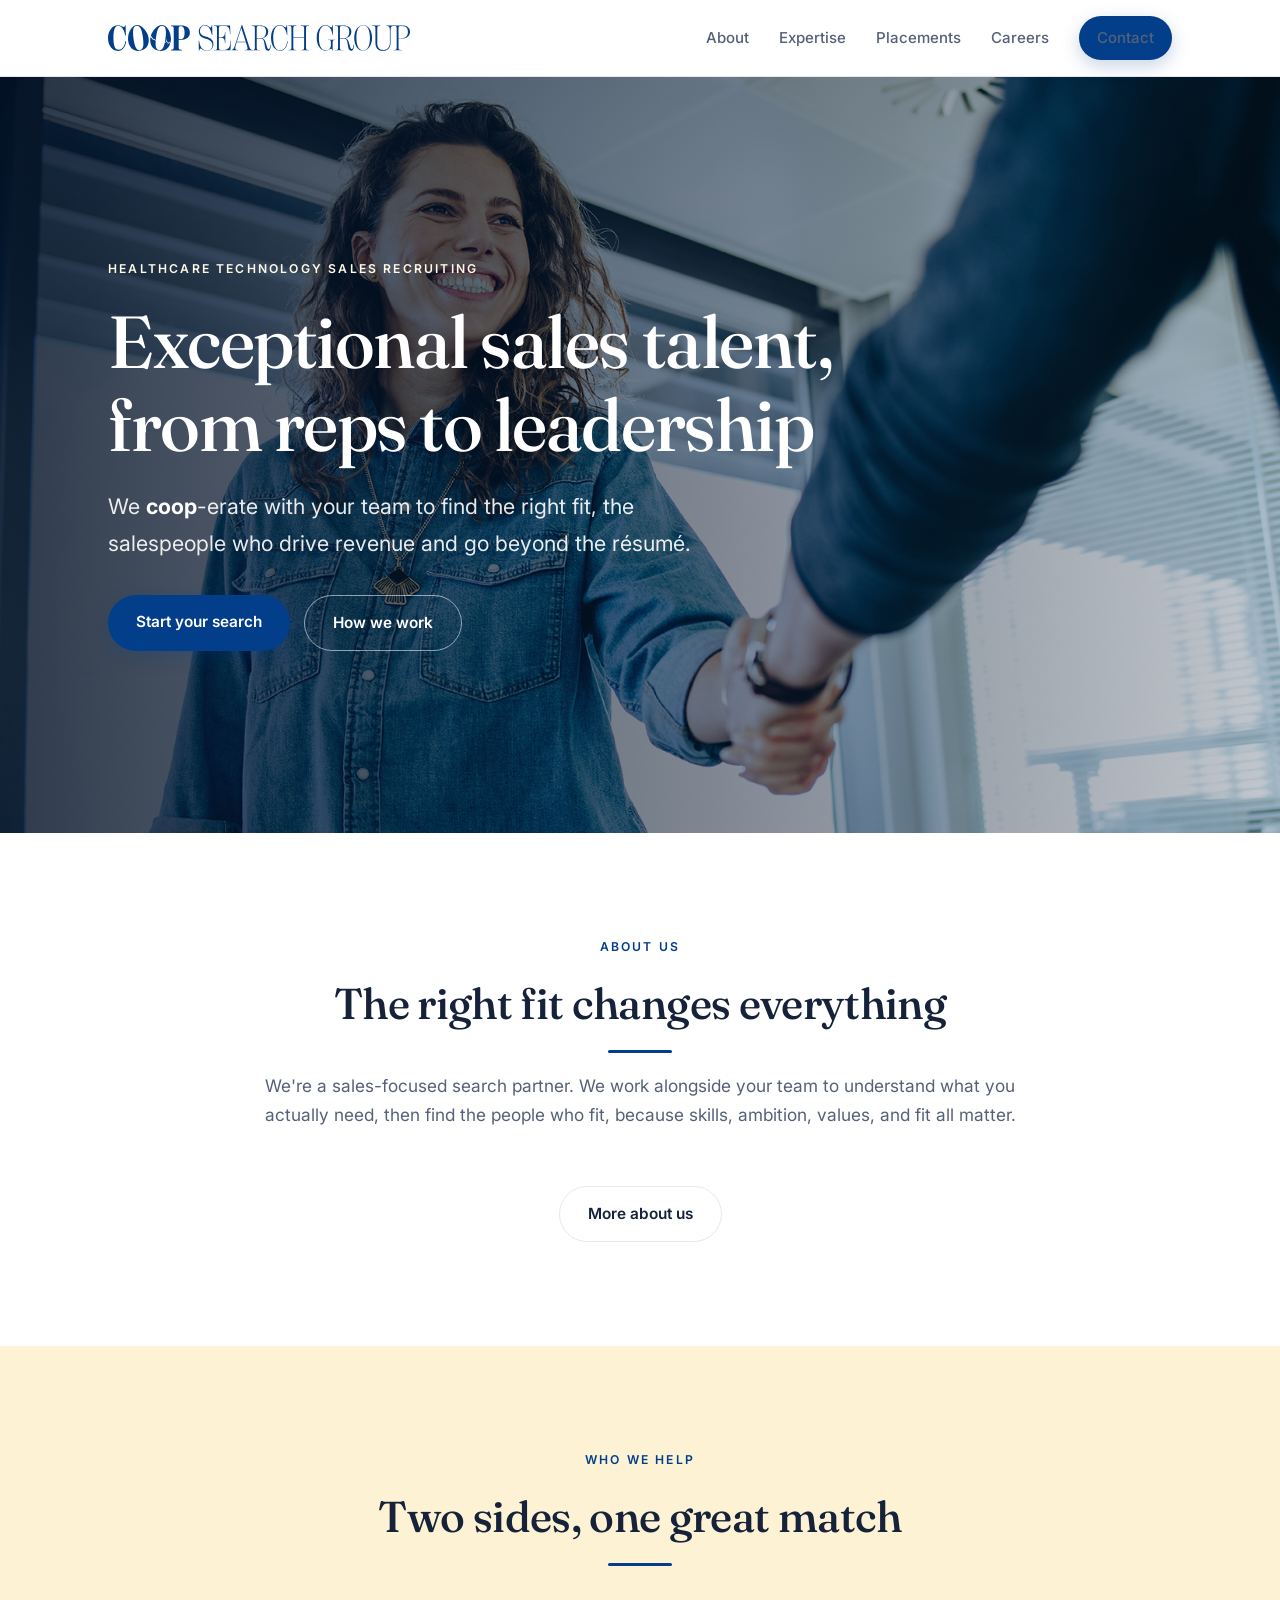
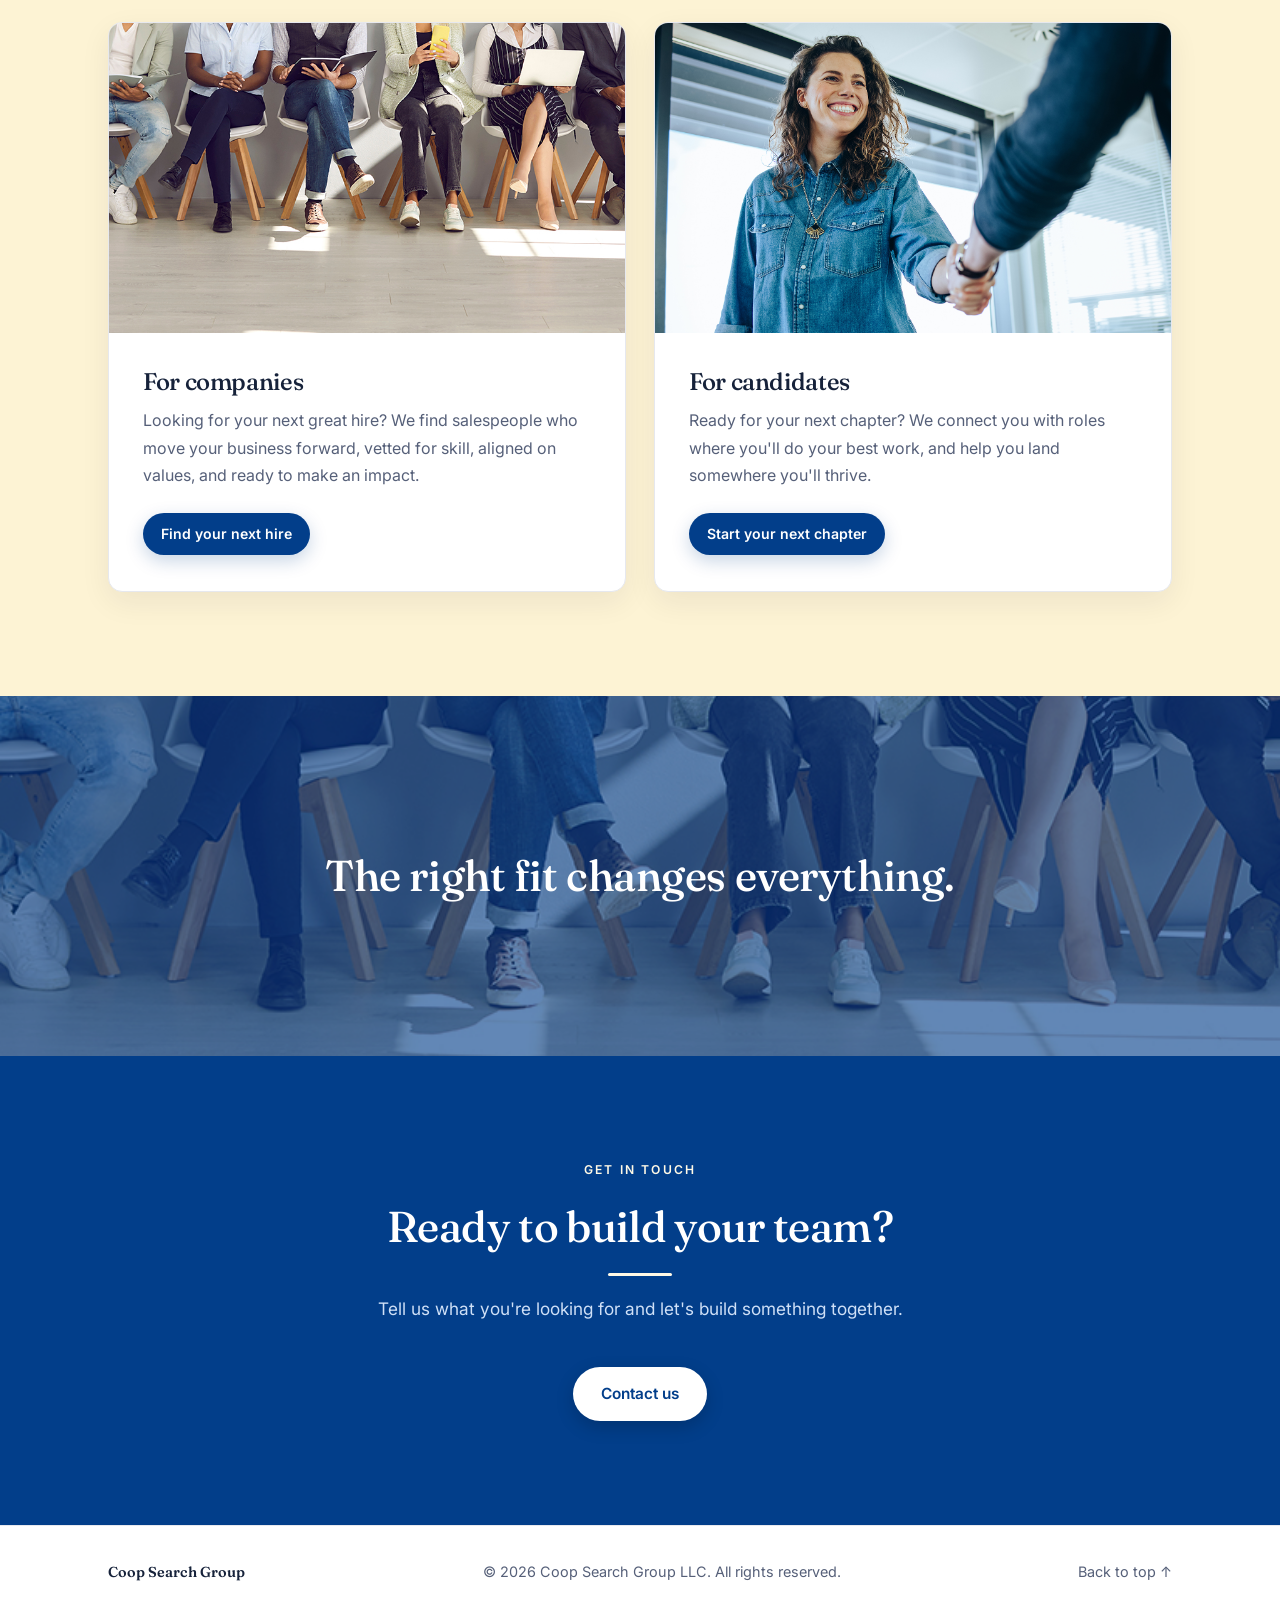
==== index.html @ 032a1aec "Hero subhead: 'We coop-erate with your team'" ====
<!DOCTYPE html>
<html lang="en">
<head>
  <meta charset="UTF-8" />
  <meta name="viewport" content="width=device-width, initial-scale=1.0" />
  <title>Coop Search Group | Sales Recruiting</title>
  <meta name="description" content="Coop Search Group is a sales-focused search partner. We work with your team to find the right-fit salespeople, from reps to leadership." />
  <meta property="og:title" content="Coop Search Group | Sales Recruiting" />
  <meta property="og:description" content="Exceptional sales talent, from reps to leadership." />
  <meta property="og:type" content="website" />
  <link rel="preconnect" href="https://fonts.googleapis.com" />
  <link rel="preconnect" href="https://fonts.gstatic.com" crossorigin />
  <link href="https://fonts.googleapis.com/css2?family=Fraunces:opsz,wght@9..144,400;9..144,500;9..144,600;9..144,700&family=Inter:wght@400;500;600;700&display=swap" rel="stylesheet" />
  <link rel="stylesheet" href="styles.css" />
</head>
<body>
  <header class="site-header">
    <div class="container nav">
      <a href="/" class="brand">
        <img src="logo.svg" alt="Coop Search Group" class="brand-logo" />
      </a>
      <nav class="nav-links" id="navLinks">
        <a href="/about">About</a>
        <a href="/expertise">Expertise</a>
        <a href="/placements">Placements</a>
        <a href="/careers">Careers</a>
        <a href="/contact" class="btn btn-small">Contact</a>
      </nav>
      <button class="nav-toggle" id="navToggle" aria-label="Toggle menu">☰</button>
    </div>
  </header>

  <main>
    <!-- HERO -->
    <section id="home" class="hero-photo">
      <img src="hero.jpg" alt="" class="hero-photo-img" />
      <div class="hero-scrim"></div>
      <div class="container">
        <div class="hero-inner">
          <p class="eyebrow">Healthcare Technology Sales Recruiting</p>
          <h1>Exceptional sales talent, from reps to leadership</h1>
          <p class="hero-photo-sub">We <span class="coop-accent">coop</span>-erate with your team to find the right fit, the salespeople who drive revenue and go beyond the résumé.</p>
          <div class="hero-actions">
            <a href="/contact" class="btn">Start your search</a>
            <a href="/about" class="btn btn-ghost">How we work</a>
          </div>
        </div>
      </div>
    </section>

    <!-- INTRO -->
    <section class="section">
      <div class="container">
        <div class="section-head">
          <p class="eyebrow">About us</p>
          <h2>The right fit changes everything</h2>
          <p class="section-sub">We're a sales-focused search partner. We work alongside your team to understand what you actually need, then find the people who fit, because skills, ambition, values, and fit all matter.</p>
        </div>
        <div style="text-align:center;">
          <a href="/about" class="btn btn-ghost">More about us</a>
        </div>
      </div>
    </section>

    <!-- WHO WE HELP -->
    <section id="who" class="section section-alt">
      <div class="container">
        <div class="section-head">
          <p class="eyebrow">Who we help</p>
          <h2>Two sides, one great match</h2>
        </div>
        <div class="split">
          <div class="split-card">
            <img src="for-companies.jpg" alt="Companies building their team" class="split-img" />
            <div class="split-body">
              <h3>For companies</h3>
              <p>Looking for your next great hire? We find salespeople who move your business forward, vetted for skill, aligned on values, and ready to make an impact.</p>
              <a href="/contact" class="btn btn-small">Find your next hire</a>
            </div>
          </div>
          <div class="split-card">
            <img src="for-candidates.jpg" alt="Candidates stepping into their next role" class="split-img" />
            <div class="split-body">
              <h3>For candidates</h3>
              <p>Ready for your next chapter? We connect you with roles where you'll do your best work, and help you land somewhere you'll thrive.</p>
              <a href="/careers" class="btn btn-small">Start your next chapter</a>
            </div>
          </div>
        </div>
      </div>
    </section>

    <!-- PHOTO BAND -->
    <section class="photo-band">
      <img src="for-companies.jpg" alt="" />
      <div class="band-overlay">
        <p class="band-text">The right fit changes everything.</p>
      </div>
    </section>

    <!-- CTA -->
    <section class="section section-cta">
      <div class="container contact-inner">
        <div class="section-head">
          <p class="eyebrow">Get in touch</p>
          <h2>Ready to build your team?</h2>
          <p class="section-sub">Tell us what you're looking for and let's build something together.</p>
        </div>
        <div class="contact-actions">
          <a class="btn btn-contact" href="/contact">Contact us</a>
        </div>
      </div>
    </section>
  </main>

  <footer class="site-footer">
    <div class="container footer-inner">
      <span class="footer-brand">Coop Search Group</span>
      <span>© <span id="year"></span> Coop Search Group LLC. All rights reserved.</span>
      <a href="/">Back to top ↑</a>
    </div>
  </footer>

  <script>
    document.getElementById('year').textContent = new Date().getFullYear();
    const toggle = document.getElementById('navToggle');
    const links = document.getElementById('navLinks');
    toggle.addEventListener('click', () => links.classList.toggle('open'));
    links.addEventListener('click', e => { if (e.target.tagName === 'A') links.classList.remove('open'); });
  </script>
</body>
</html>
---- styles.css ----
:root {
  --ink: #16223a;
  --ink-soft: #566079;
  --bg: #ffffff;
  --cream: #fff9e6;
  --brand: #023e8a;
  --brand-deep: #012c66;
  --line: #e6e8ee;
  --radius: 14px;
  --shadow: 0 10px 30px rgba(22, 34, 58, 0.07);
  --maxw: 1120px;
}

* { box-sizing: border-box; margin: 0; padding: 0; }
html { scroll-behavior: smooth; }
body {
  font-family: 'Inter', system-ui, -apple-system, sans-serif;
  color: var(--ink);
  background: var(--bg);
  line-height: 1.7;
  -webkit-font-smoothing: antialiased;
}
.container { width: 100%; max-width: var(--maxw); margin: 0 auto; padding: 0 28px; }
h1, h2, h3 { font-family: 'Fraunces', Georgia, serif; line-height: 1.12; letter-spacing: -0.015em; font-weight: 500; }
a { color: inherit; text-decoration: none; }

/* HEADER */
.site-header {
  position: sticky; top: 0; z-index: 50;
  background: rgba(255, 255, 255, 0.9);
  backdrop-filter: saturate(180%) blur(12px);
  border-bottom: 1px solid var(--line);
}
.nav { display: flex; align-items: center; justify-content: space-between; height: 76px; }
.brand { display: flex; align-items: center; }
.brand-logo { height: 26px; width: auto; max-width: 60vw; display: block; }
.nav-links { display: flex; align-items: center; gap: 30px; }
.nav-links a { font-size: 0.94rem; font-weight: 500; color: var(--ink-soft); transition: color .15s; }
.nav-links a:hover, .nav-links a.active { color: var(--ink); }
.nav-toggle { display: none; background: none; border: 0; font-size: 1.5rem; cursor: pointer; color: var(--ink); }

/* BUTTONS */
.btn {
  display: inline-block; background: var(--brand); color: #fff;
  padding: 14px 28px; border-radius: 999px; font-weight: 600; font-size: 0.96rem;
  transition: transform .15s, box-shadow .15s, background .15s;
  box-shadow: 0 6px 18px rgba(2, 62, 138, 0.22);
}
.btn:hover { background: var(--brand-deep); transform: translateY(-2px); }
.btn-small { padding: 9px 18px; font-size: 0.88rem; }
.btn-ghost { background: transparent; color: var(--ink); box-shadow: none; border: 1.5px solid var(--line); }
.btn-ghost:hover { background: #f7f8fb; border-color: var(--brand); transform: translateY(-2px); }

/* HERO (full-bleed photo) */
.hero-photo { position: relative; min-height: 84vh; display: flex; align-items: center; }
.hero-photo-img { position: absolute; inset: 0; width: 100%; height: 100%; object-fit: cover; }
.hero-scrim {
  position: absolute; inset: 0;
  background: linear-gradient(90deg, rgba(3, 17, 38, 0.82) 0%, rgba(3, 17, 38, 0.5) 55%, rgba(3, 17, 38, 0.22) 100%);
}
.hero-photo .container { position: relative; z-index: 2; }
.hero-inner { max-width: 780px; }
.eyebrow {
  text-transform: uppercase; letter-spacing: 0.18em; font-size: 0.76rem;
  font-weight: 600; color: var(--brand); margin-bottom: 22px;
}
.hero-photo .eyebrow { color: var(--cream); }
.hero-photo h1 { color: #fff; font-size: clamp(2.6rem, 6vw, 4.6rem); font-weight: 500; letter-spacing: -0.02em; }
.hero-photo-sub { color: rgba(255, 255, 255, 0.9); font-size: clamp(1.1rem, 1.7vw, 1.34rem); max-width: 620px; margin-top: 22px; }
.coop-accent { color: #fff; font-weight: 700; }
.lead { font-size: clamp(1.12rem, 1.7vw, 1.34rem); color: var(--ink-soft); max-width: 660px; }
.hero-actions { display: flex; gap: 14px; flex-wrap: wrap; margin-top: 34px; }
.hero-photo .btn-ghost { color: #fff; border-color: rgba(255, 255, 255, 0.55); }
.hero-photo .btn-ghost:hover { background: rgba(255, 255, 255, 0.14); border-color: #fff; }

/* SECTIONS */
.section { padding: 104px 0; }
.section-divider { border-top: 1px solid var(--line); }
.section-alt { background: #fdf3d4; }
.section-alt .expertise-col { border-top-color: #ecdfb2; }

/* DARK BAND SECTION */
.section-dark { background: var(--brand); color: #fff; border-top: 0; }
.section-dark .eyebrow { color: var(--cream); }
.section-dark h2 { color: #fff; }
.section-dark .section-head h2::after { background: var(--cream); }
.section-dark .section-sub { color: #cfe0f7; }
.section-dark .step { border-top-color: rgba(255, 255, 255, 0.18); }
.section-dark .step-num { color: var(--cream); }
.section-dark .step h3 { color: #fff; }
.section-dark .step p { color: #cfe0f7; }
.section-head { max-width: 760px; margin: 0 auto 56px; text-align: center; }
.section-head h2 { font-size: clamp(1.9rem, 3.6vw, 2.7rem); margin-bottom: 18px; }
.section-head h2::after {
  content: ""; display: block; width: 64px; height: 3px; border-radius: 2px;
  background: var(--brand); margin: 22px auto 0;
}
.section-sub { color: var(--ink-soft); font-size: 1.08rem; }
.section-sub em { color: #97a0b3; font-style: italic; }
.section h2 { font-size: clamp(1.9rem, 3.6vw, 2.7rem); }

/* ABOUT — editorial two-column */
.grid-2 { display: grid; grid-template-columns: 0.85fr 1.15fr; gap: 60px; align-items: start; }
.grid-2-head h2 { font-size: clamp(1.9rem, 3.4vw, 2.6rem); margin-top: 14px; }
.grid-2-body p { color: var(--ink-soft); margin-bottom: 20px; font-size: 1.08rem; max-width: 56ch; }
.grid-2-body p:last-child { margin-bottom: 0; }

/* EXPERTISE */
#expertise { padding-top: 32px; }
.expertise-grid { display: grid; grid-template-columns: repeat(2, 1fr); gap: 0 64px; }
.expertise-col { border-top: 1px solid var(--line); padding: 28px 0 32px; }
.expertise-col h3 { font-size: 1.4rem; margin-bottom: 10px; }
.expertise-col p { color: var(--ink-soft); font-size: 1rem; }

/* APPROACH — numbered steps */
.steps { list-style: none; display: grid; gap: 0; }
.step { display: flex; gap: 32px; align-items: baseline; border-top: 1px solid var(--line); padding: 34px 0; }
.step:first-child { border-top: 0; padding-top: 0; }
.step-num { font-family: 'Fraunces', serif; font-size: 2rem; font-weight: 500; color: var(--brand); min-width: 64px; }
.step h3 { font-size: 1.5rem; margin-bottom: 8px; }
.step p { color: var(--ink-soft); max-width: 62ch; }

/* WHO WE HELP */
.split { display: grid; grid-template-columns: 1fr 1fr; gap: 28px; }
.split-card {
  border: 1px solid var(--line); border-radius: var(--radius); padding: 0; overflow: hidden;
  background: #fff; box-shadow: var(--shadow);
}
.split-body { padding: 36px 34px; }
.split-card h3 { font-size: 1.5rem; margin-bottom: 12px; }
.split-card p { color: var(--ink-soft); margin-bottom: 24px; }
.split-img { display: block; width: 100%; aspect-ratio: 5 / 3; object-fit: cover; margin: 0; }

/* PLACEMENTS */
.placements { display: grid; gap: 0; }
.placement { border-top: 1px solid var(--line); padding: 32px 0; }
.placement:hover h3 { color: var(--brand); }
.placement h3 { font-size: 1.5rem; margin-bottom: 8px; transition: color .15s; }
.placement p { color: var(--ink-soft); max-width: 72ch; }

/* TESTIMONIALS */
.quotes { display: grid; grid-template-columns: 1fr 1fr; gap: 28px; }
.quote { border-left: 3px solid var(--brand); padding: 6px 0 6px 28px; }
.quote blockquote {
  font-family: 'Fraunces', serif; font-size: 1.35rem; line-height: 1.4; font-weight: 400;
  color: var(--ink); margin-bottom: 22px;
}
.quote blockquote:last-child { margin-bottom: 0; }
.quote figcaption { display: flex; flex-direction: column; gap: 2px; }
.quote figcaption strong { font-weight: 600; }
.quote figcaption span { color: var(--ink-soft); font-size: 0.95rem; }

/* FOUNDERS */
.founders { display: grid; grid-template-columns: 1fr 1fr; gap: 44px; }
.founder-photo { width: 150px; height: 150px; object-fit: cover; border-radius: var(--radius); display: block; margin-bottom: 20px; }
.founder h3 { font-size: 1.5rem; margin-bottom: 4px; }
.founders .founder-role { color: var(--brand); font-weight: 600; font-size: 0.95rem; margin-bottom: 14px; }
.founder p { color: var(--ink-soft); max-width: 46ch; }
.founder p + p { margin-top: 14px; }
.founder-link { display: inline-block; margin-top: 14px; color: var(--brand); font-weight: 600; }
.founder-link:hover { color: var(--brand-deep); }

/* CONTACT / CTA */
.section-cta { background: var(--brand); color: #fff; border-top: 0; }
.section-cta .section-head h2::after { background: var(--cream); }
.section-cta .eyebrow { color: var(--cream); }
.section-cta h2 { color: #fff; }
.section-cta .section-sub { color: #cfe0f7; }
.section-cta .section-sub em { color: #a9c3e8; }
.contact-inner { text-align: center; }
.contact-inner .section-head { margin: 0 auto 44px; }
.contact-actions { display: flex; gap: 14px; justify-content: center; flex-wrap: wrap; }
.btn-contact {
  display: inline-flex; align-items: center; gap: 9px;
  background: #ffffff; color: var(--brand); box-shadow: 0 6px 18px rgba(0, 0, 0, 0.18);
}
.btn-contact:hover { background: var(--cream); color: var(--brand-deep); }
.btn-icon { width: 18px; height: 18px; flex-shrink: 0; }

/* FULL-BLEED PHOTO BAND */
.photo-band { position: relative; height: 360px; overflow: hidden; }
.photo-band img { width: 100%; height: 100%; object-fit: cover; display: block; }
.photo-band .band-overlay {
  position: absolute; inset: 0; background: rgba(2, 62, 138, 0.62);
  display: flex; align-items: center; justify-content: center; text-align: center; padding: 0 28px;
}
.band-text {
  font-family: 'Fraunces', serif; color: #fff; font-weight: 500;
  font-size: clamp(1.6rem, 3.6vw, 2.7rem); line-height: 1.2; max-width: 820px; letter-spacing: -0.01em;
}

/* CAREERS PAGE */
.page-hero {
  background: radial-gradient(900px 460px at 70% -20%, var(--cream) 0%, rgba(255,255,255,0) 60%), var(--bg);
  padding: 96px 0 64px;
}
.page-hero h1 { font-size: clamp(2.2rem, 4.8vw, 3.3rem); font-weight: 500; margin-bottom: 18px; }
.page-hero .lead { max-width: 620px; }
.callout-lead { margin-top: 30px; margin-bottom: 12px; color: var(--ink-soft); font-size: 1.05rem; }
.jobs-section { padding-top: 40px; }
.jobs-embed {
  background: #fff; border: 1px solid var(--line); border-radius: var(--radius);
  box-shadow: var(--shadow); overflow: hidden;
}
.jobs-embed iframe { display: block; width: 100%; height: 1200px; border: 0; }
.jobs-fallback { text-align: center; color: var(--ink-soft); margin-top: 26px; font-size: 0.95rem; }
.jobs-fallback a { color: var(--brand); font-weight: 600; }

/* FOOTER */
.site-footer { border-top: 1px solid var(--line); padding: 34px 0; }
.footer-inner {
  display: flex; align-items: center; justify-content: space-between; gap: 16px;
  flex-wrap: wrap; color: var(--ink-soft); font-size: 0.9rem;
}
.footer-brand { font-family: 'Fraunces', serif; font-weight: 600; color: var(--ink); }
.footer-inner a:hover { color: var(--brand); }

/* RESPONSIVE */
@media (max-width: 860px) {
  .section { padding: 72px 0; }
  .hero-photo { min-height: 78vh; }
  .hero-scrim { background: linear-gradient(180deg, rgba(3, 17, 38, 0.55) 0%, rgba(3, 17, 38, 0.78) 100%); }
  .grid-2, .expertise-grid, .split, .quotes, .founders { grid-template-columns: 1fr; }
  .grid-2 { gap: 28px; }
  .expertise-col { padding: 24px 0 26px; }
  .expertise-col:first-child { border-top: 1px solid var(--line); }
  .job-card { flex-direction: column; align-items: flex-start; gap: 12px; }
  .jobs-embed iframe { height: 1500px; }
  .nav-links {
    position: absolute; top: 76px; left: 0; right: 0; flex-direction: column;
    align-items: flex-start; gap: 4px; background: #fff; padding: 16px 28px 22px;
    border-bottom: 1px solid var(--line); box-shadow: var(--shadow); display: none;
  }
  .nav-links.open { display: flex; }
  .nav-links a { padding: 8px 0; width: 100%; }
  .step { gap: 20px; }
  .step-num { min-width: 48px; font-size: 1.6rem; }
  .nav-toggle { display: block; }
}
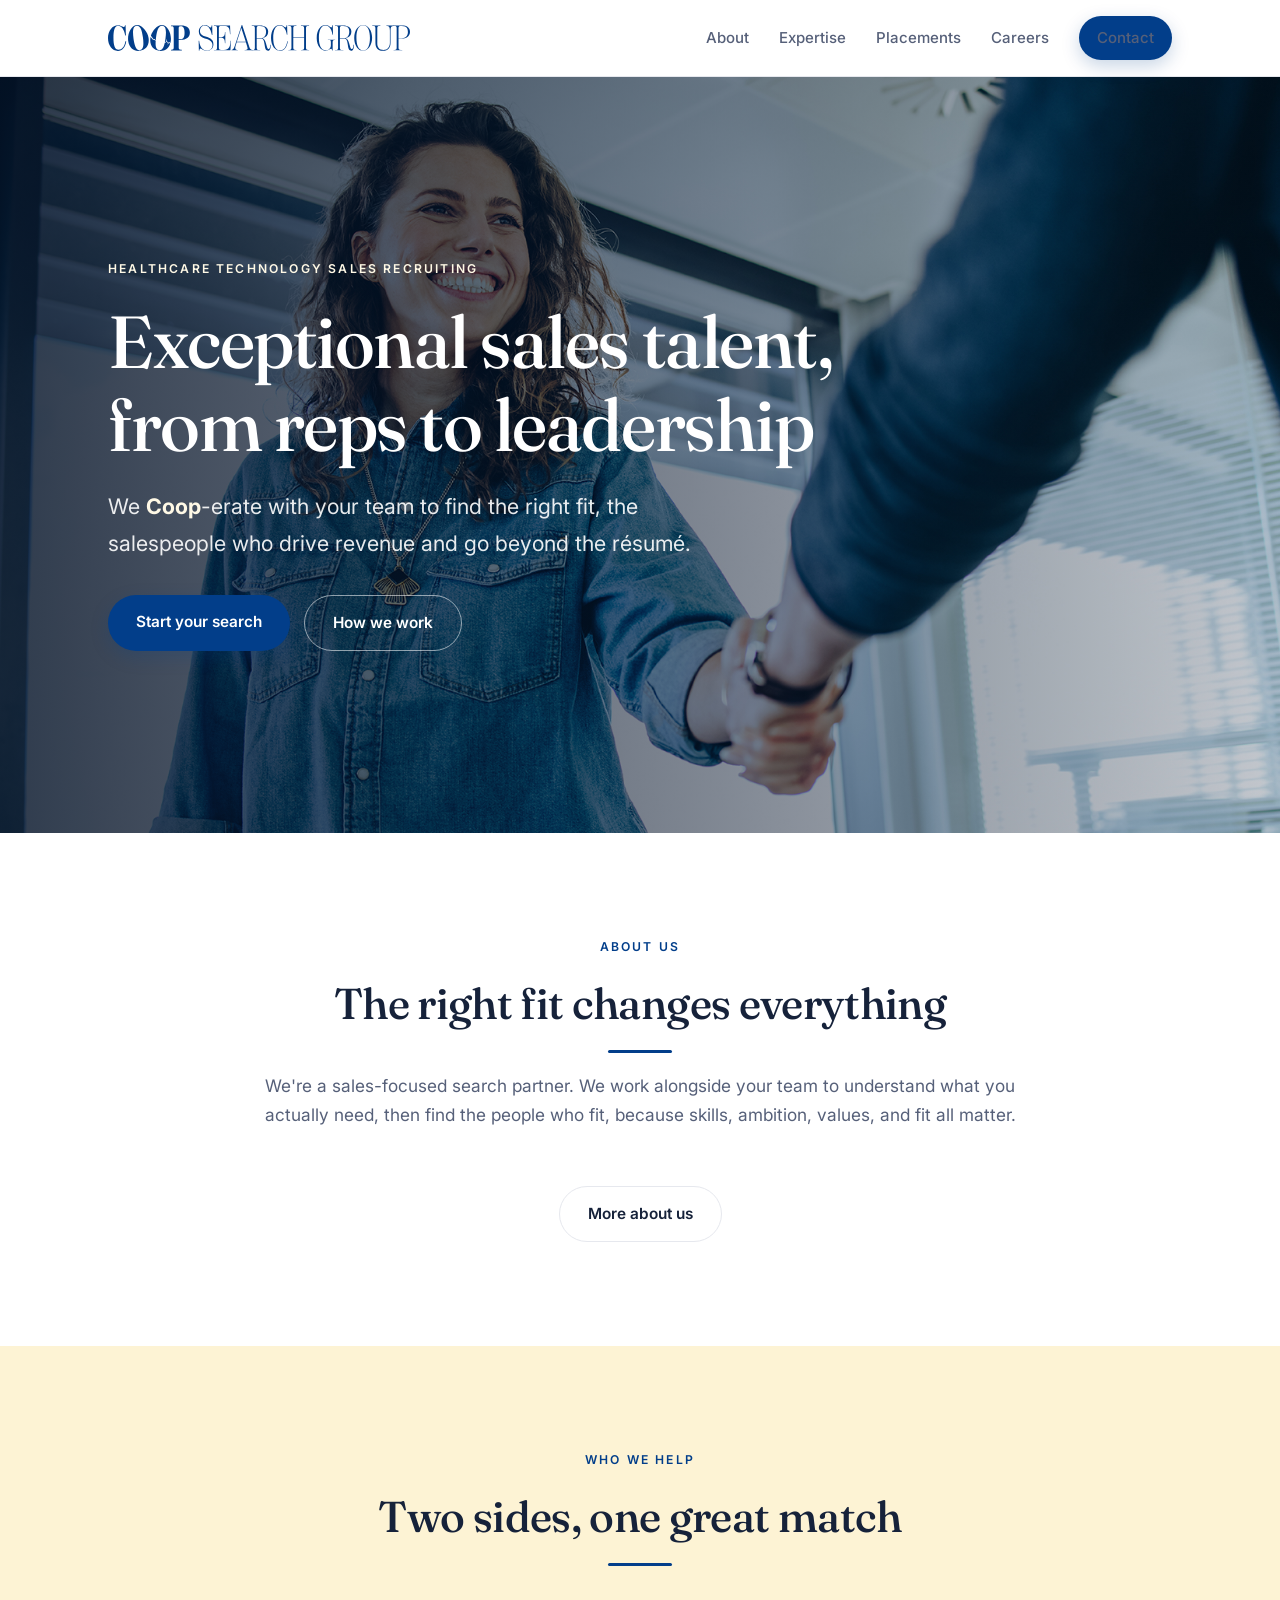
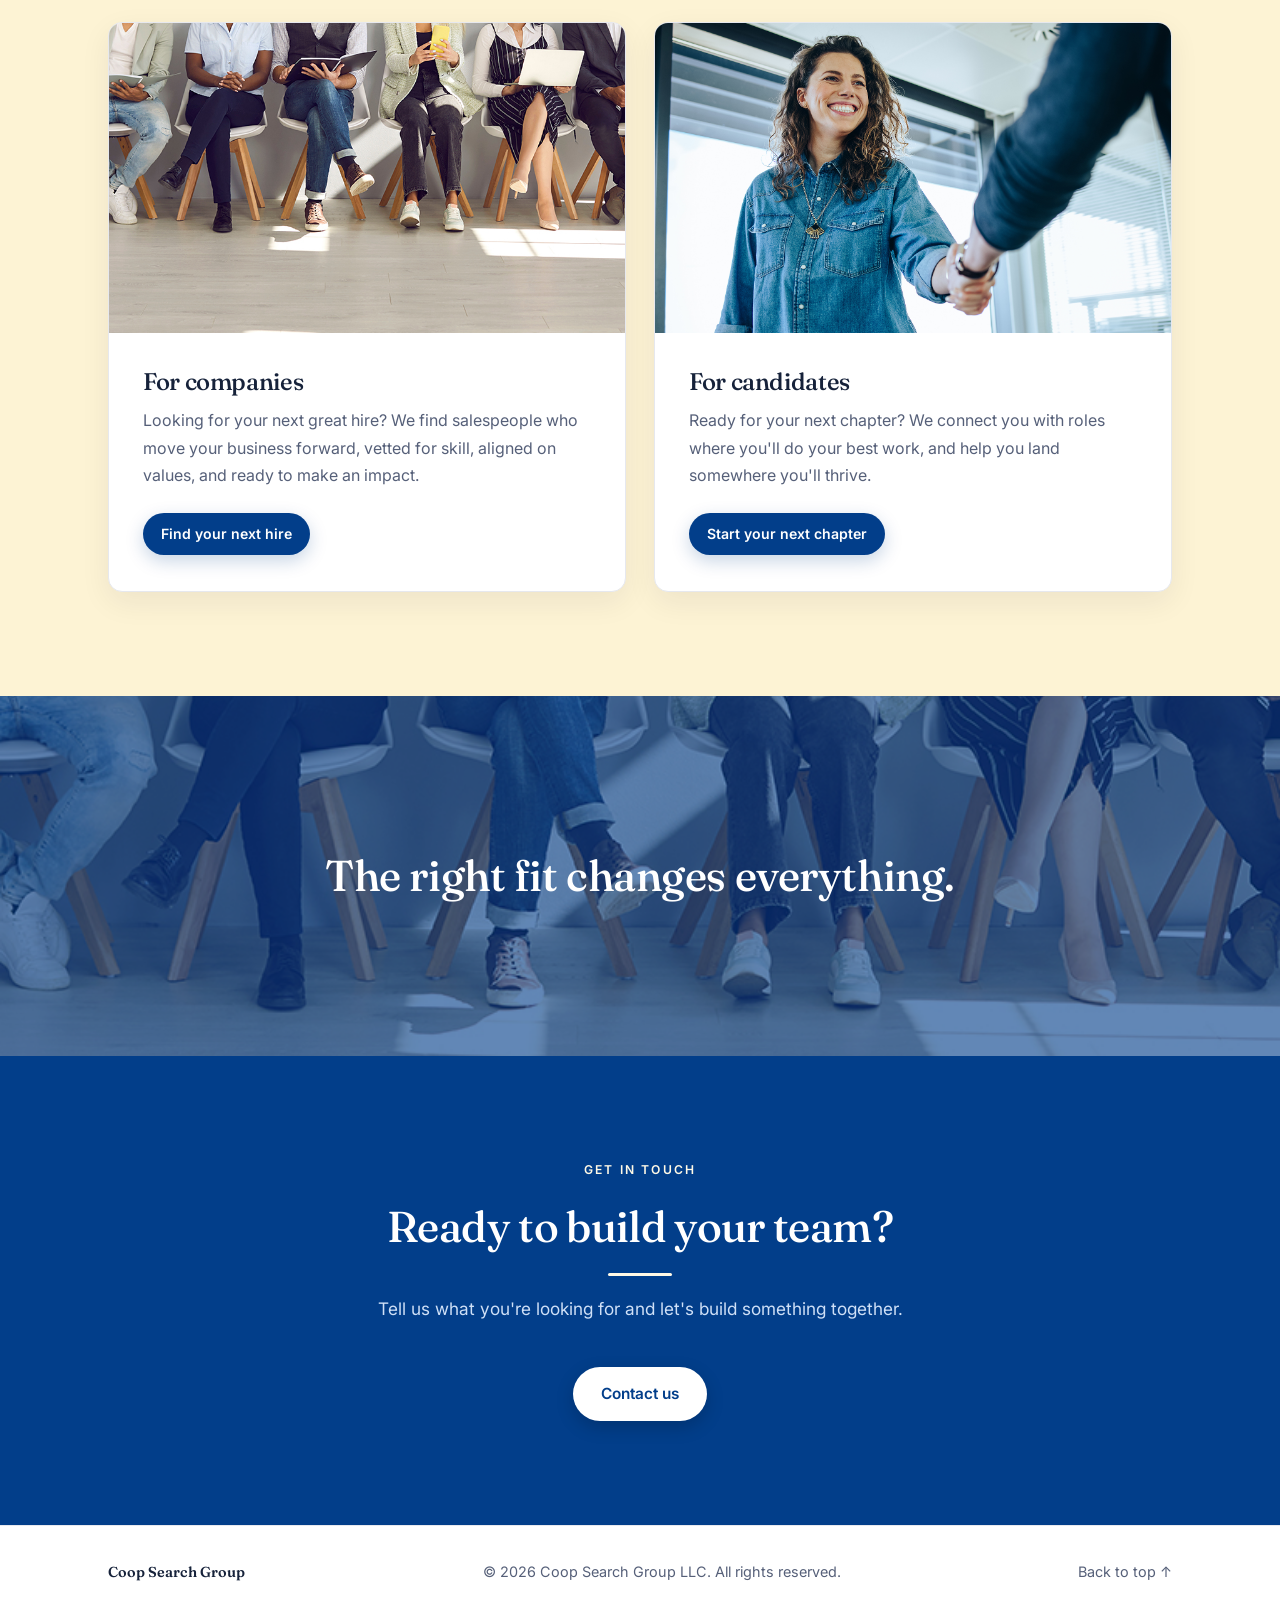
==== commit c2eb727d: "Capitalize to Coop-erate" ====
--- a/index.html
+++ b/index.html
@@ -39,7 +39,7 @@
         <div class="hero-inner">
           <p class="eyebrow">Healthcare Technology Sales Recruiting</p>
           <h1>Exceptional sales talent, from reps to leadership</h1>
-          <p class="hero-photo-sub">We <span class="coop-accent">coop</span>-erate with your team to find the right fit, the salespeople who drive revenue and go beyond the résumé.</p>
+          <p class="hero-photo-sub">We <span class="coop-accent">Coop</span>-erate with your team to find the right fit, the salespeople who drive revenue and go beyond the résumé.</p>
           <div class="hero-actions">
             <a href="/contact" class="btn">Start your search</a>
             <a href="/about" class="btn btn-ghost">How we work</a>
--- a/styles.css
+++ b/styles.css
@@ -67,7 +67,7 @@
 .hero-photo .eyebrow { color: var(--cream); }
 .hero-photo h1 { color: #fff; font-size: clamp(2.6rem, 6vw, 4.6rem); font-weight: 500; letter-spacing: -0.02em; }
 .hero-photo-sub { color: rgba(255, 255, 255, 0.9); font-size: clamp(1.1rem, 1.7vw, 1.34rem); max-width: 620px; margin-top: 22px; }
-.coop-accent { color: #fff; font-weight: 700; }
+.coop-accent { color: var(--cream); font-weight: 700; }
 .lead { font-size: clamp(1.12rem, 1.7vw, 1.34rem); color: var(--ink-soft); max-width: 660px; }
 .hero-actions { display: flex; gap: 14px; flex-wrap: wrap; margin-top: 34px; }
 .hero-photo .btn-ghost { color: #fff; border-color: rgba(255, 255, 255, 0.55); }
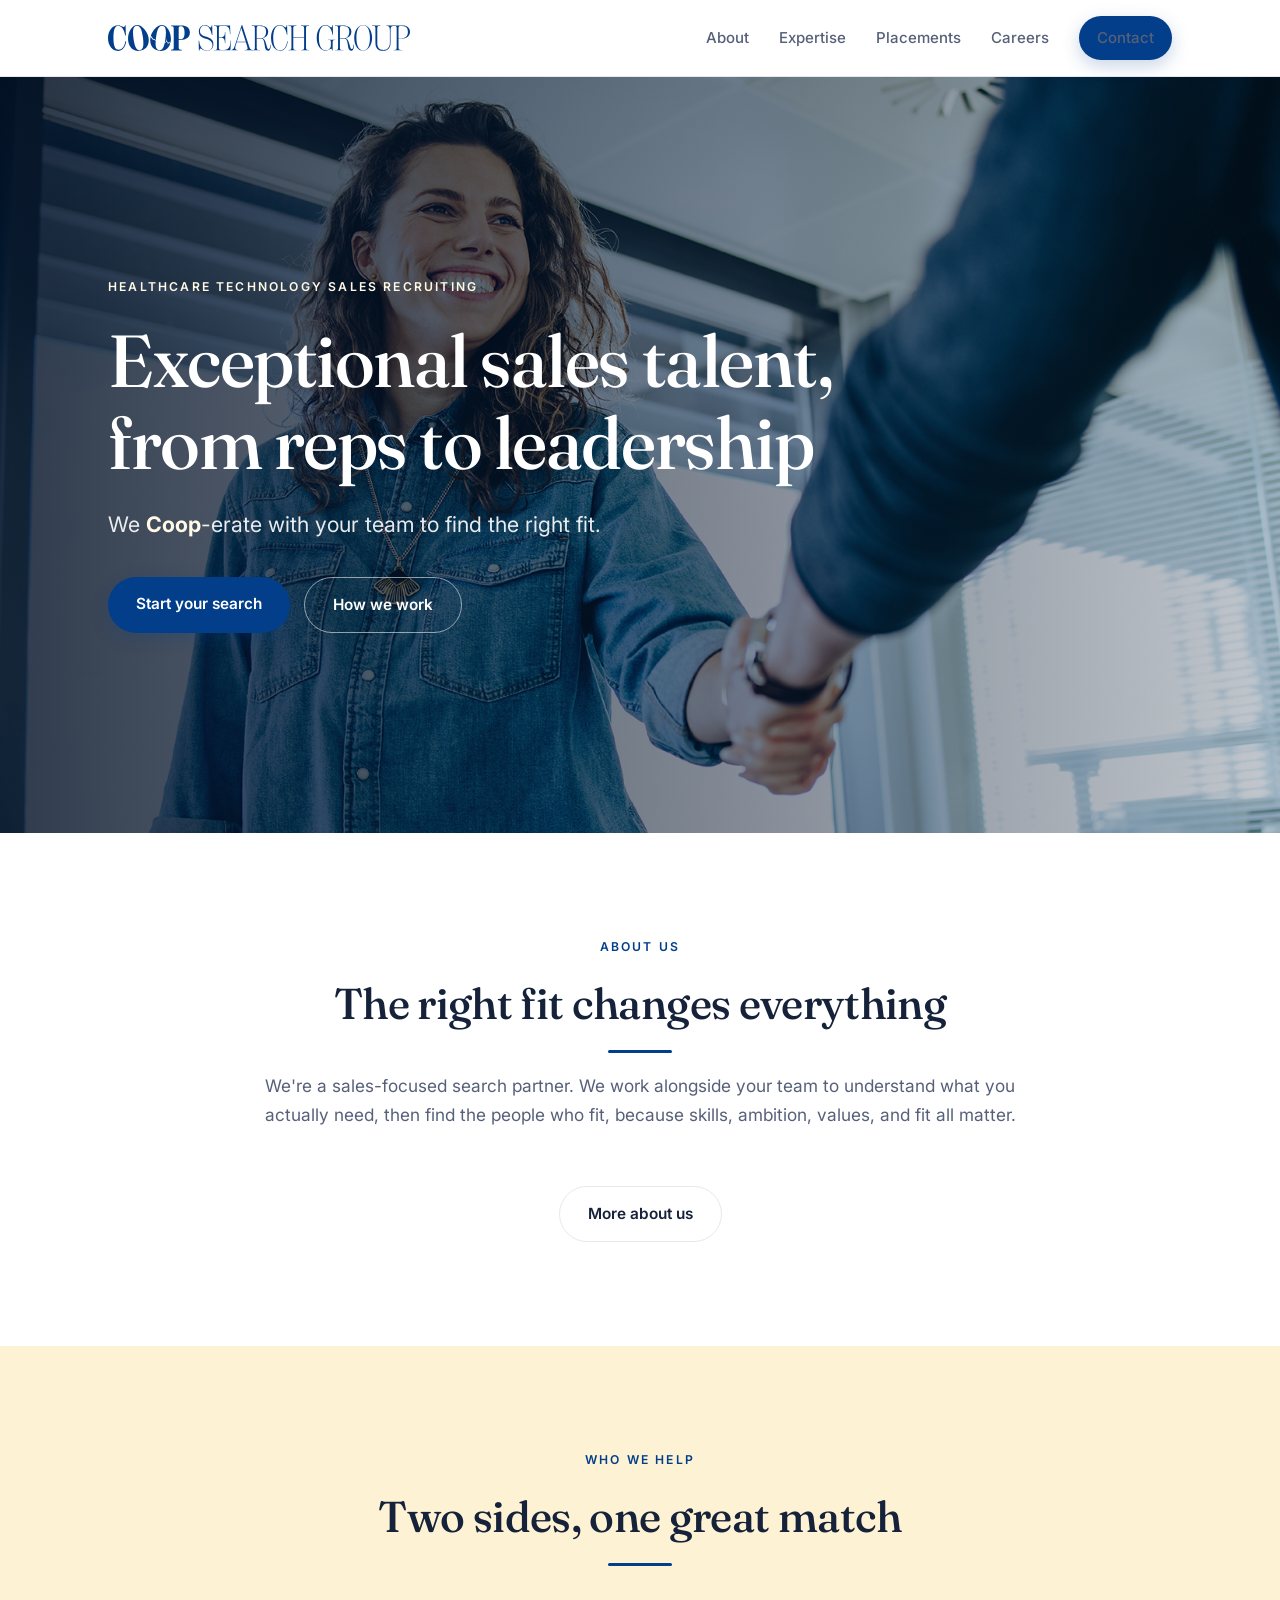
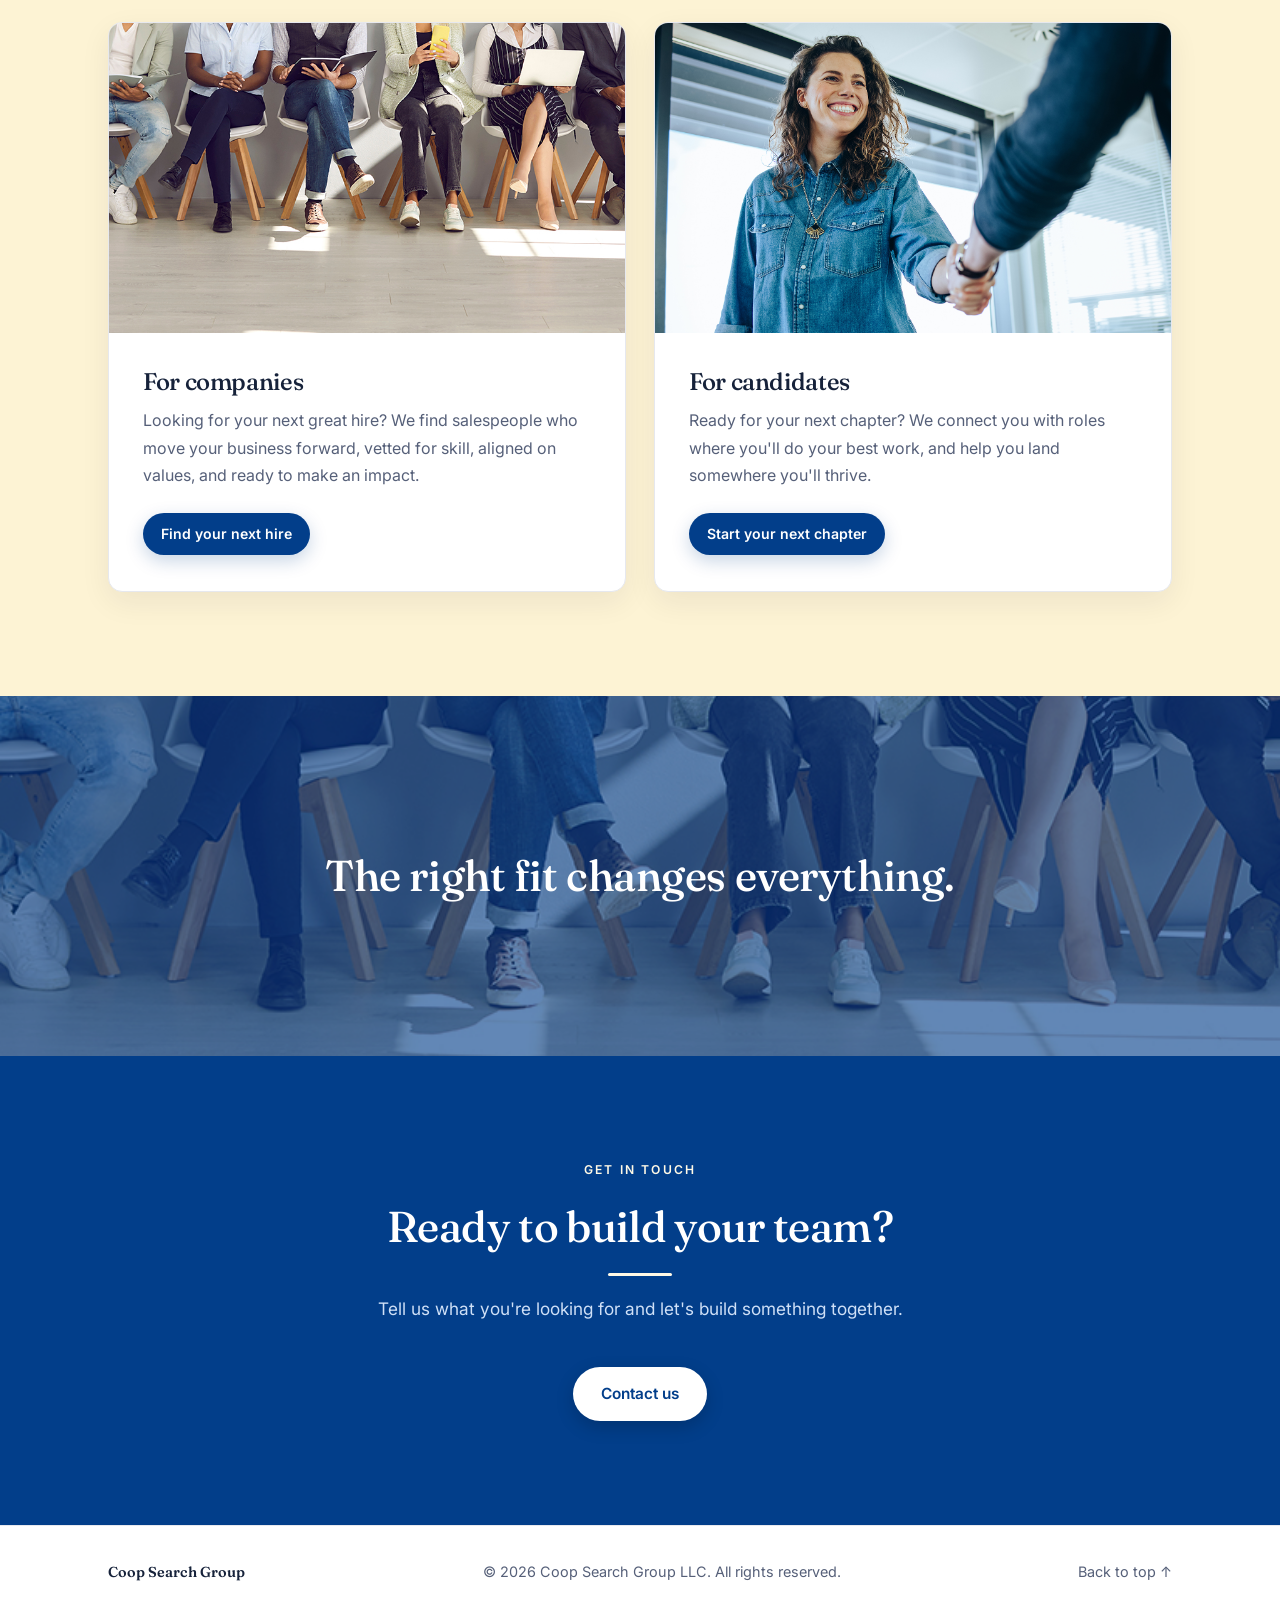
==== commit f747c486: "Trim hero subhead after 'find the right fit'" ====
--- a/index.html
+++ b/index.html
@@ -39,7 +39,7 @@
         <div class="hero-inner">
           <p class="eyebrow">Healthcare Technology Sales Recruiting</p>
           <h1>Exceptional sales talent, from reps to leadership</h1>
-          <p class="hero-photo-sub">We <span class="coop-accent">Coop</span>-erate with your team to find the right fit, the salespeople who drive revenue and go beyond the résumé.</p>
+          <p class="hero-photo-sub">We <span class="coop-accent">Coop</span>-erate with your team to find the right fit.</p>
           <div class="hero-actions">
             <a href="/contact" class="btn">Start your search</a>
             <a href="/about" class="btn btn-ghost">How we work</a>
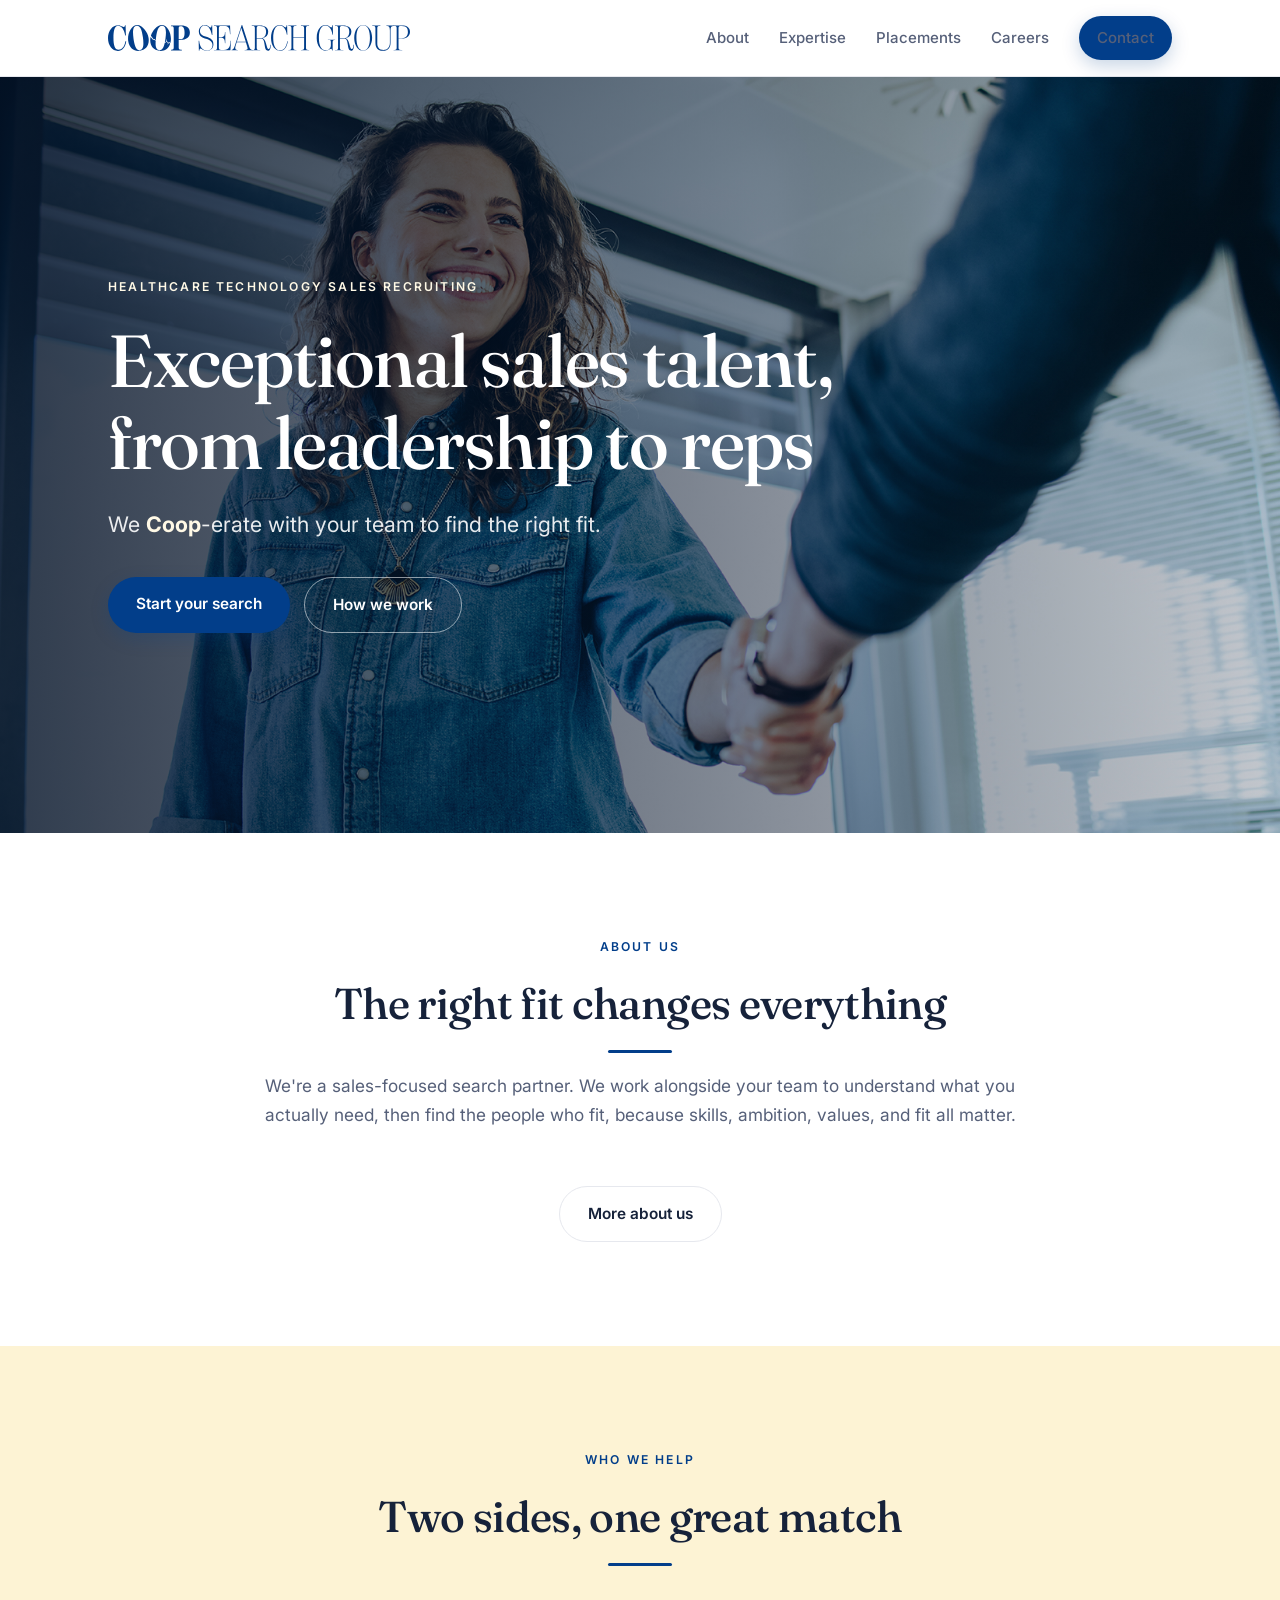
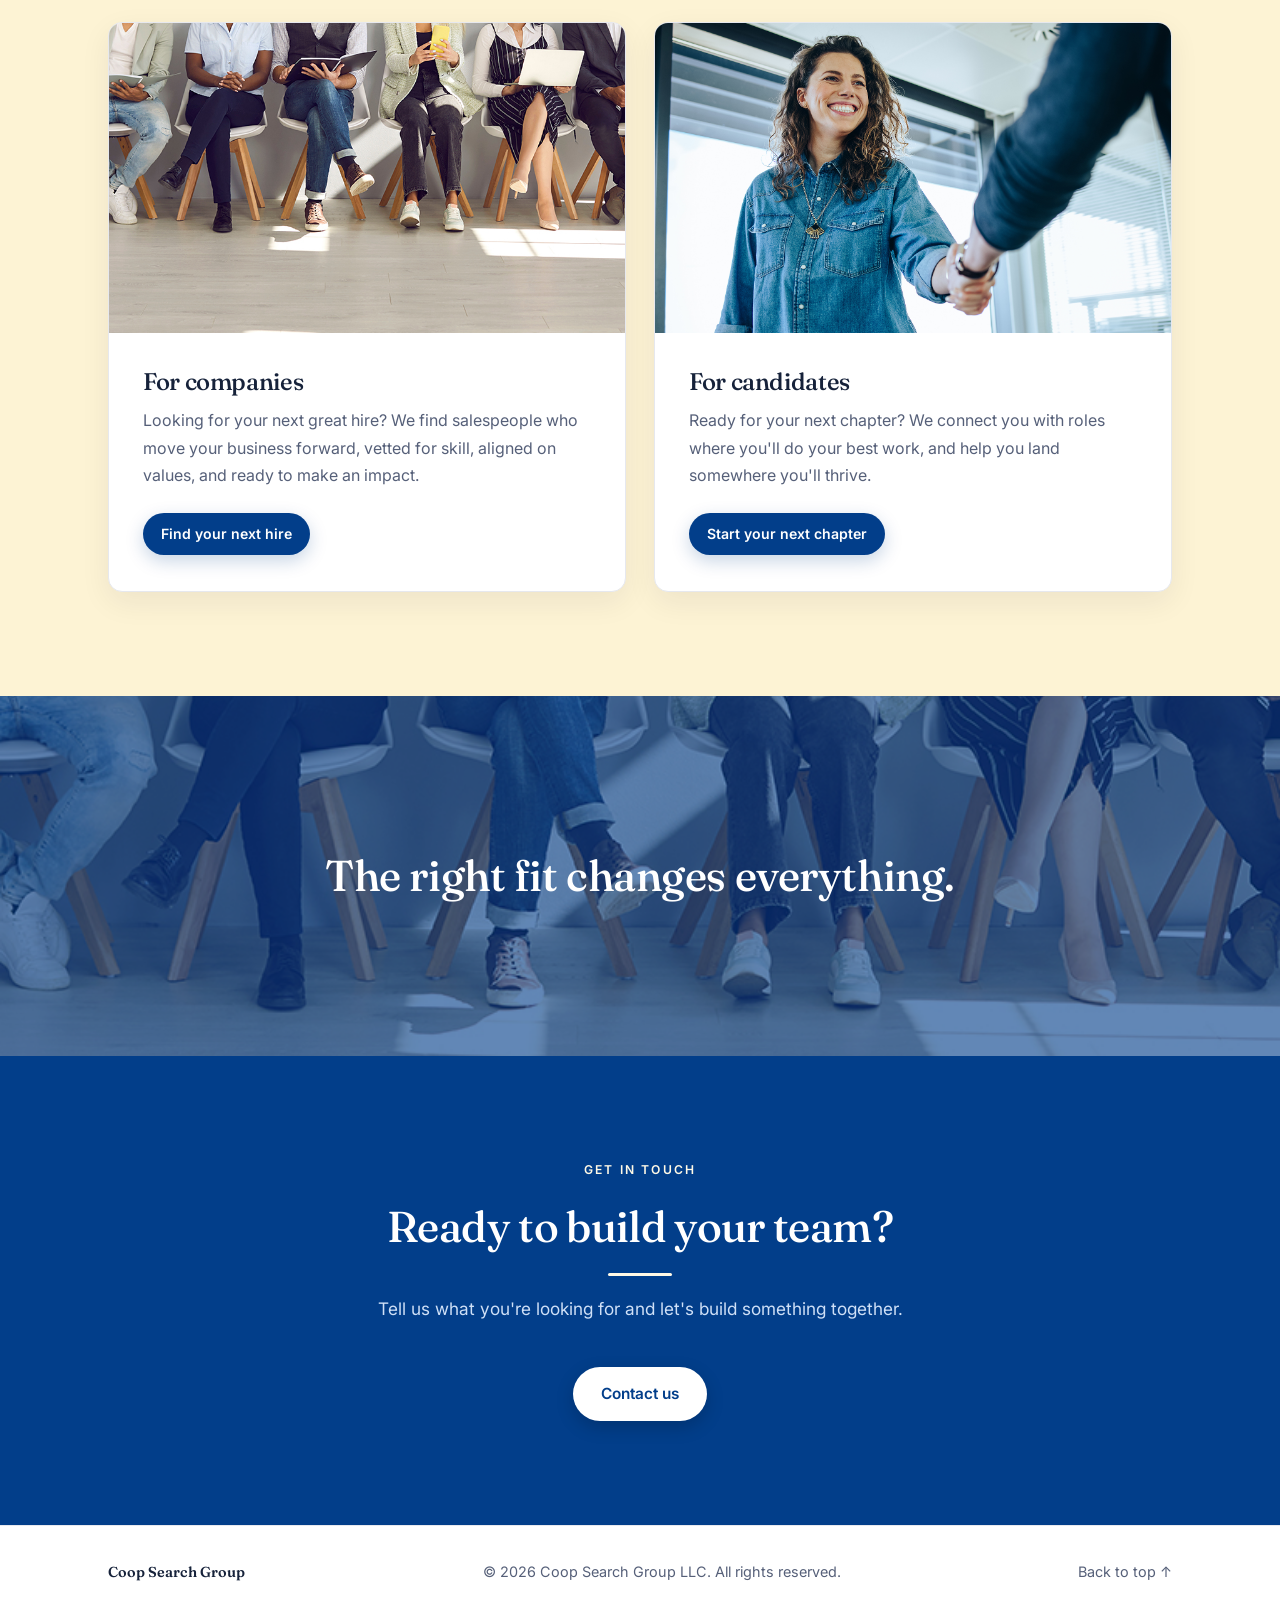
==== commit f6e87e51: "Hero headline: from leadership to reps" ====
--- a/index.html
+++ b/index.html
@@ -38,7 +38,7 @@
       <div class="container">
         <div class="hero-inner">
           <p class="eyebrow">Healthcare Technology Sales Recruiting</p>
-          <h1>Exceptional sales talent, from reps to leadership</h1>
+          <h1>Exceptional sales talent, from leadership to reps</h1>
           <p class="hero-photo-sub">We <span class="coop-accent">Coop</span>-erate with your team to find the right fit.</p>
           <div class="hero-actions">
             <a href="/contact" class="btn">Start your search</a>
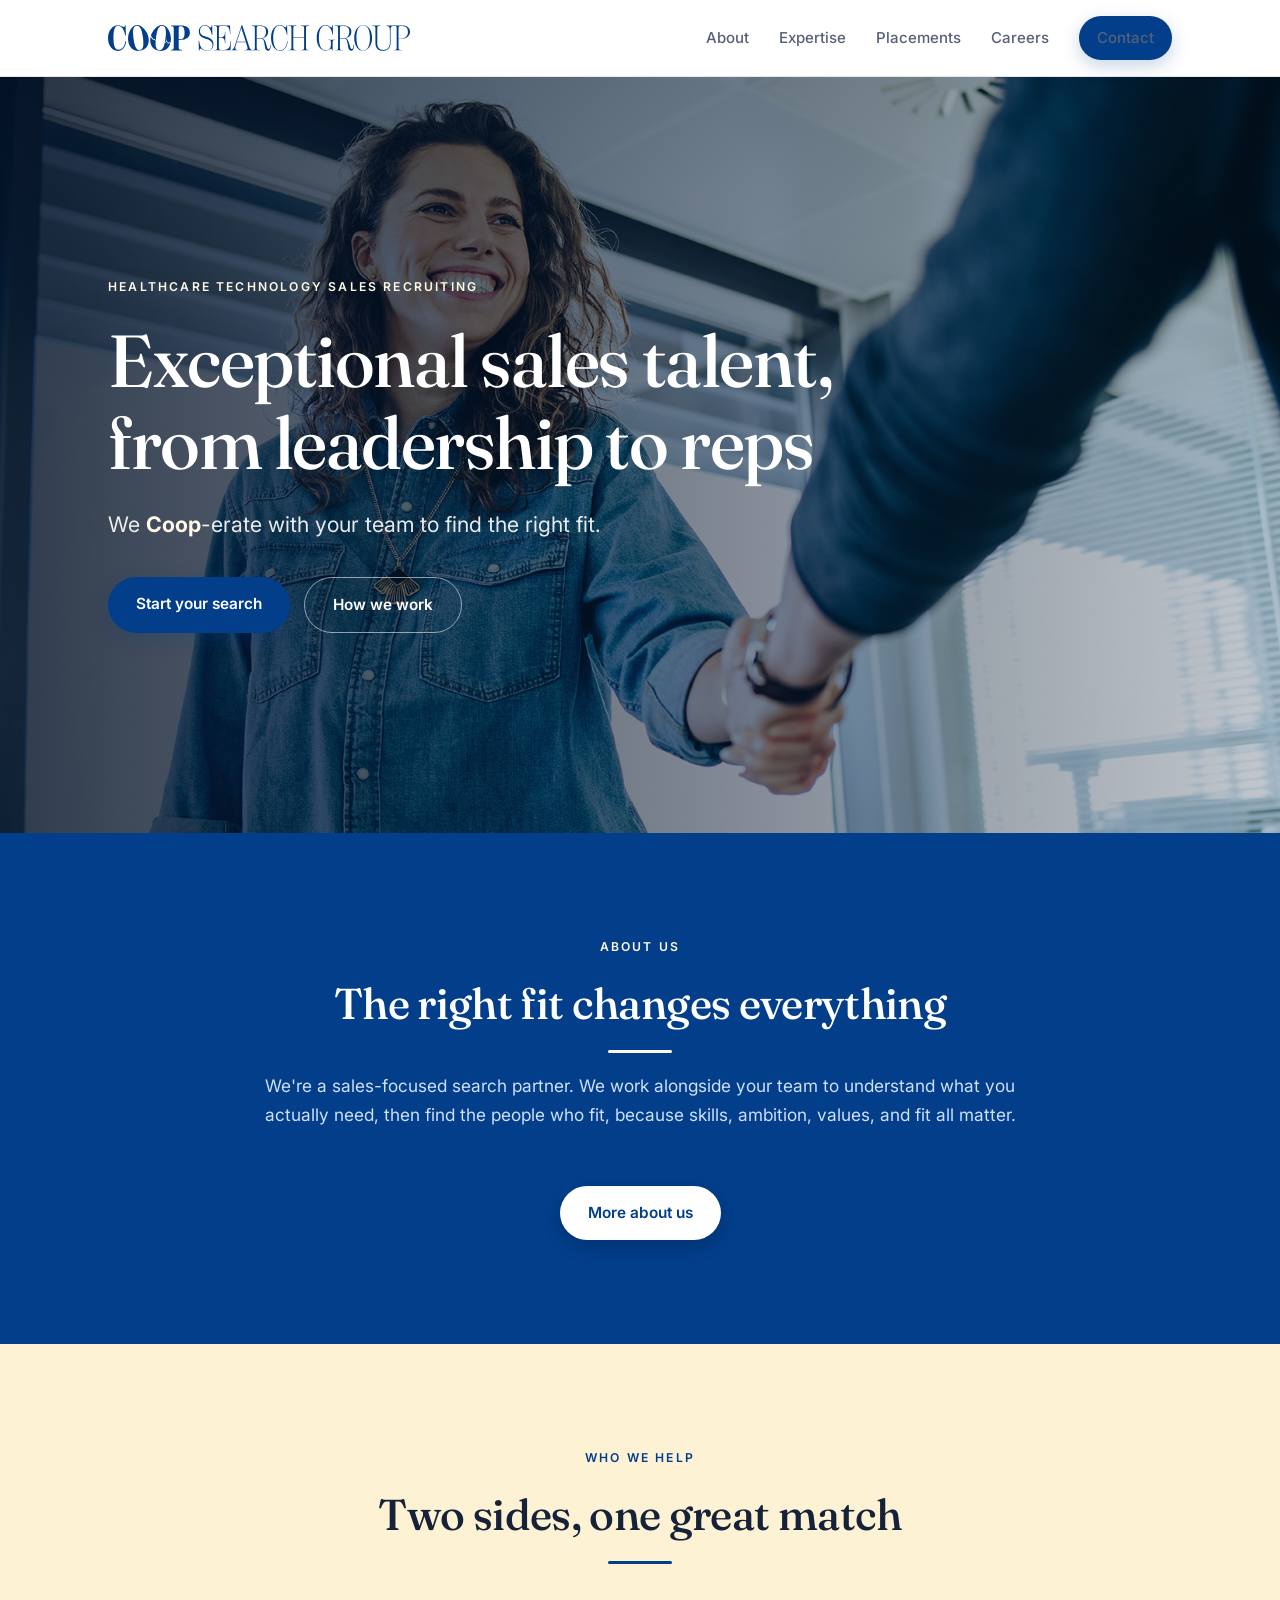
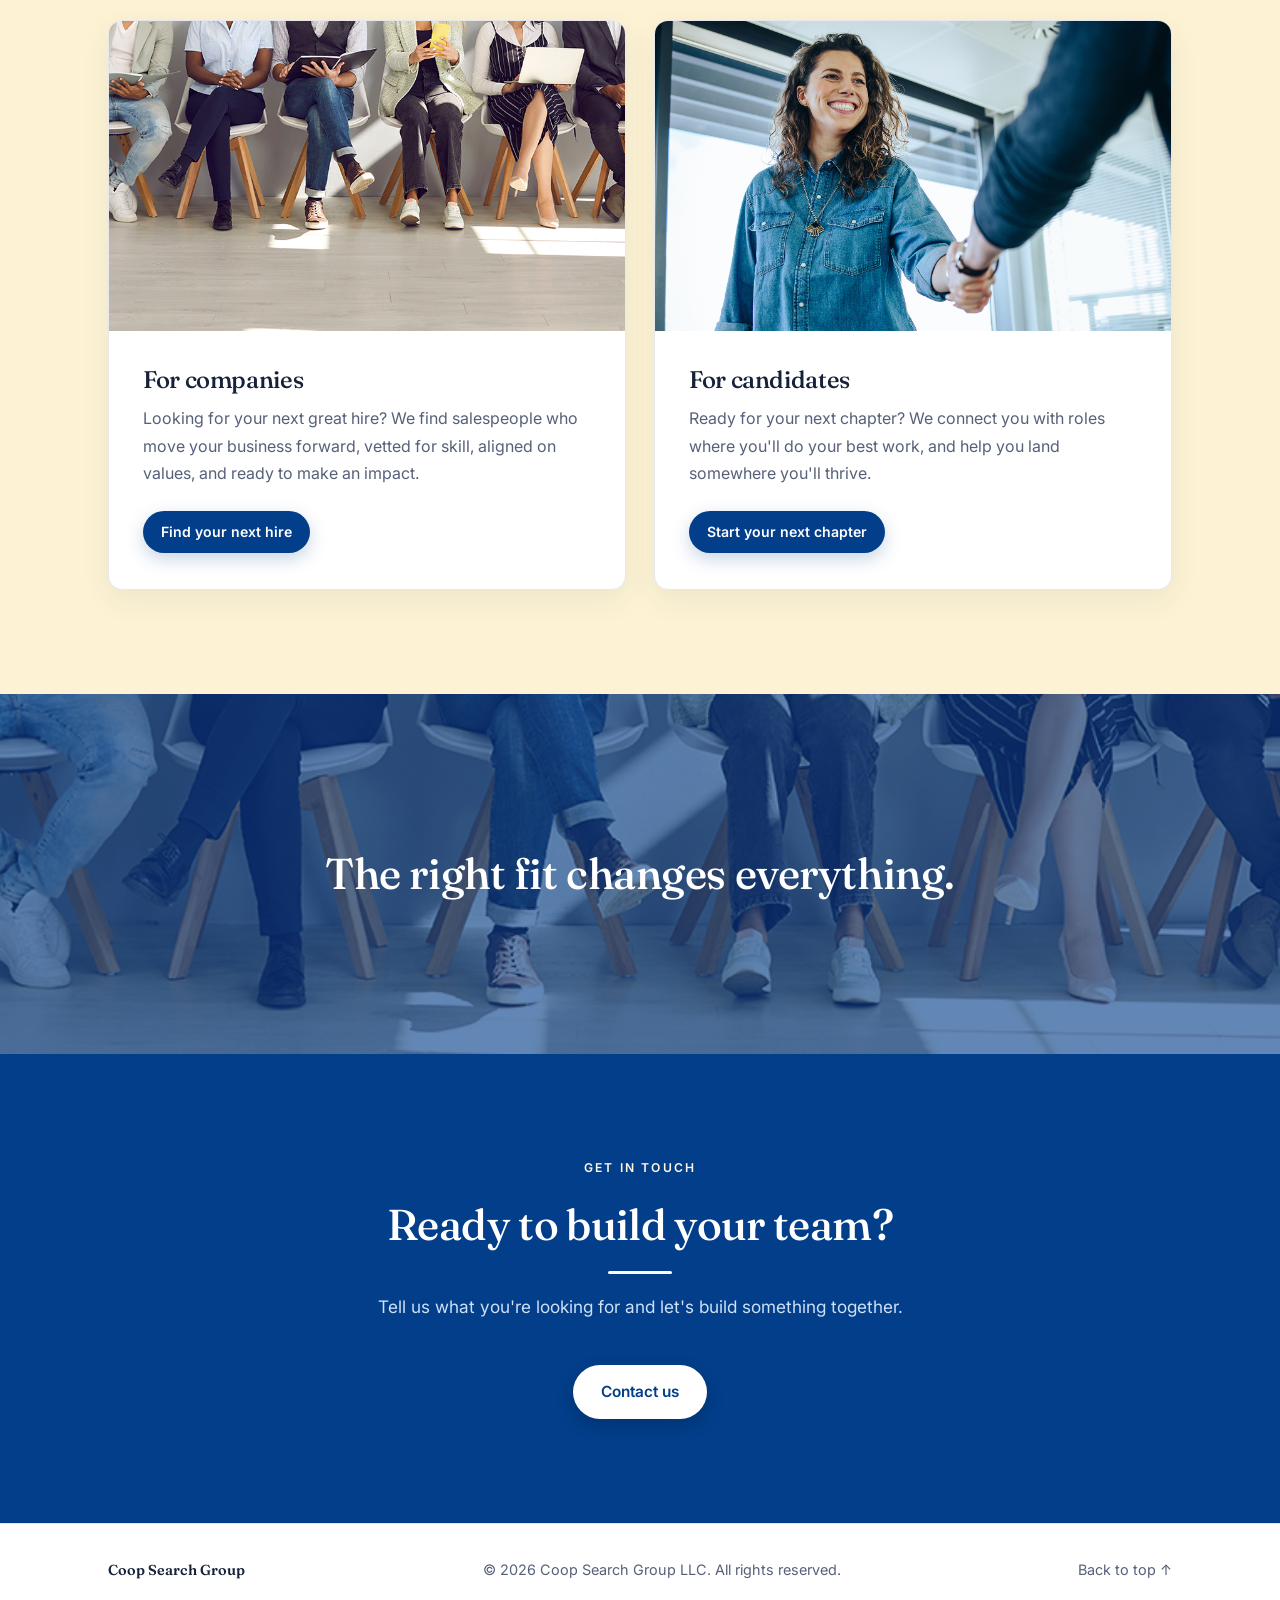
==== commit fe8cf6d5: "Make home About-us block blue with light text" ====
--- a/index.html
+++ b/index.html
@@ -49,7 +49,7 @@
     </section>
 
     <!-- INTRO -->
-    <section class="section">
+    <section class="section section-cta">
       <div class="container">
         <div class="section-head">
           <p class="eyebrow">About us</p>
@@ -57,7 +57,7 @@
           <p class="section-sub">We're a sales-focused search partner. We work alongside your team to understand what you actually need, then find the people who fit, because skills, ambition, values, and fit all matter.</p>
         </div>
         <div style="text-align:center;">
-          <a href="/about" class="btn btn-ghost">More about us</a>
+          <a href="/about" class="btn btn-contact">More about us</a>
         </div>
       </div>
     </section>
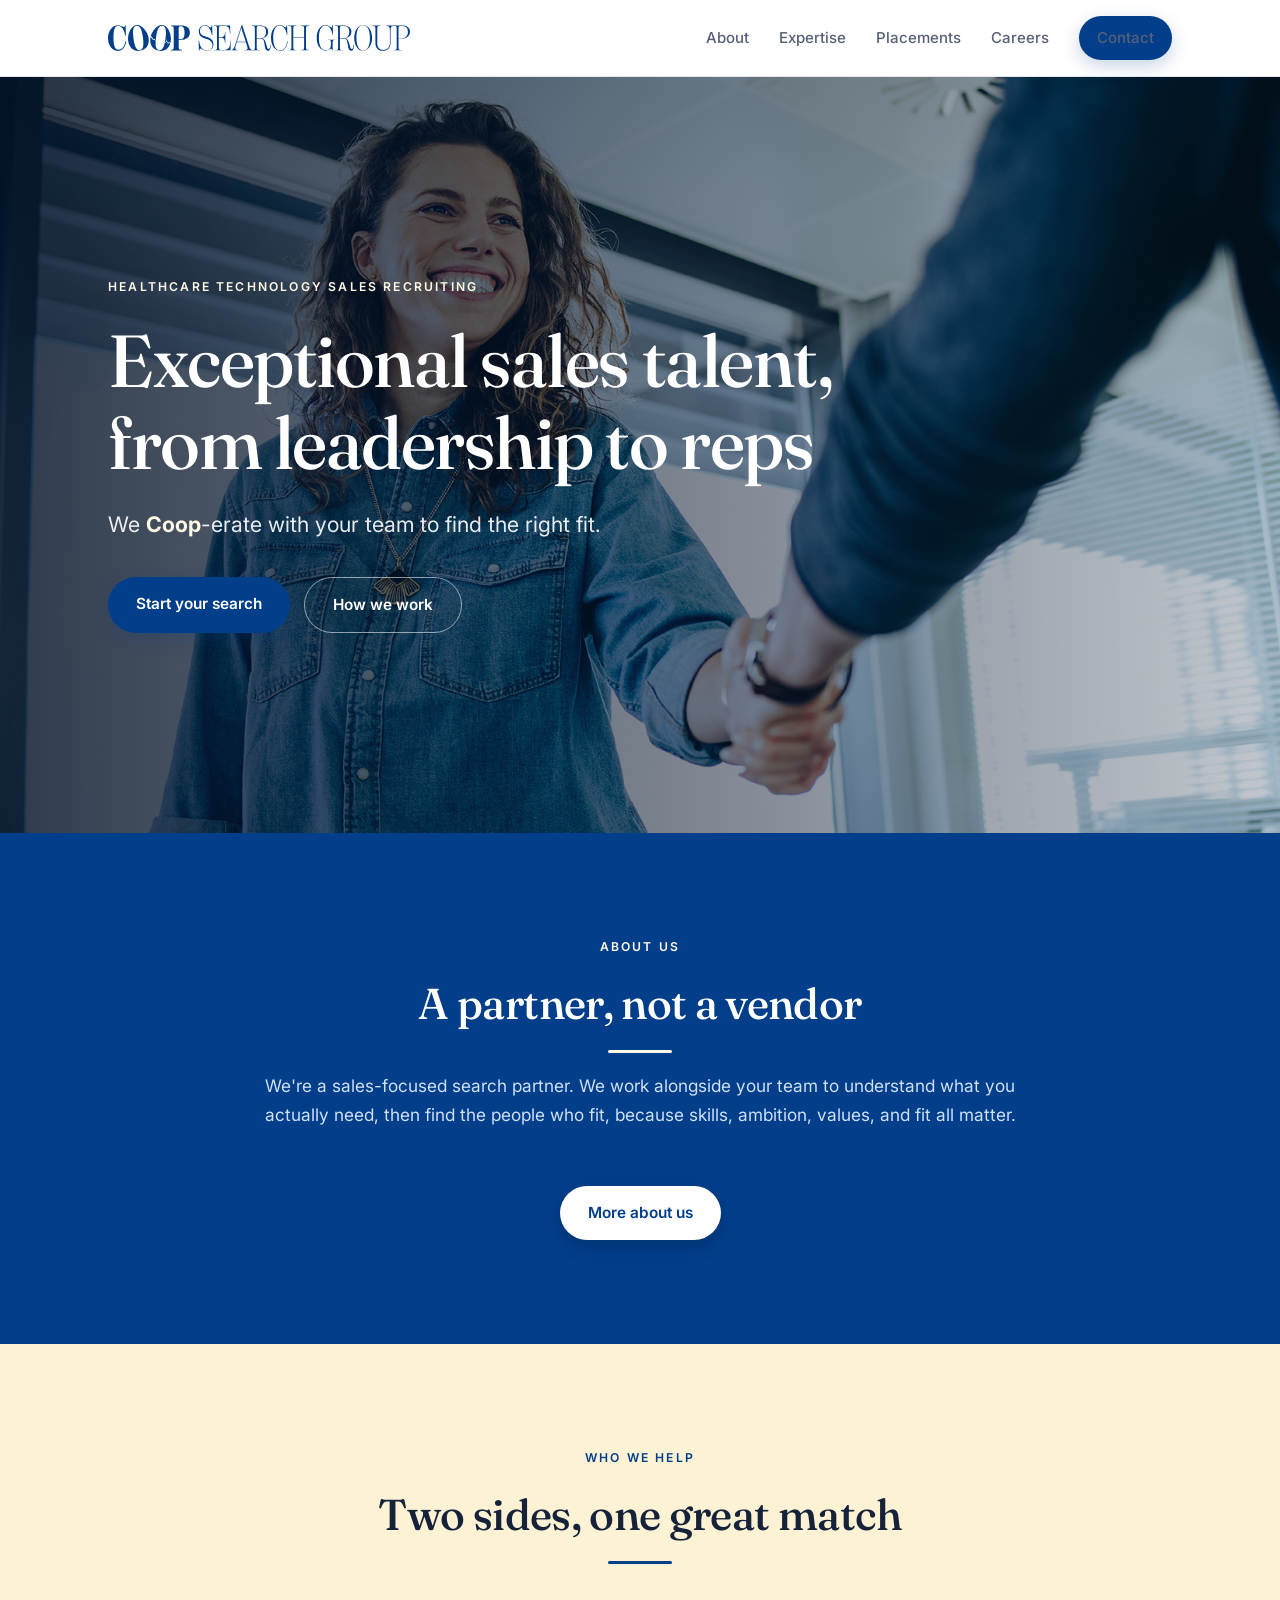
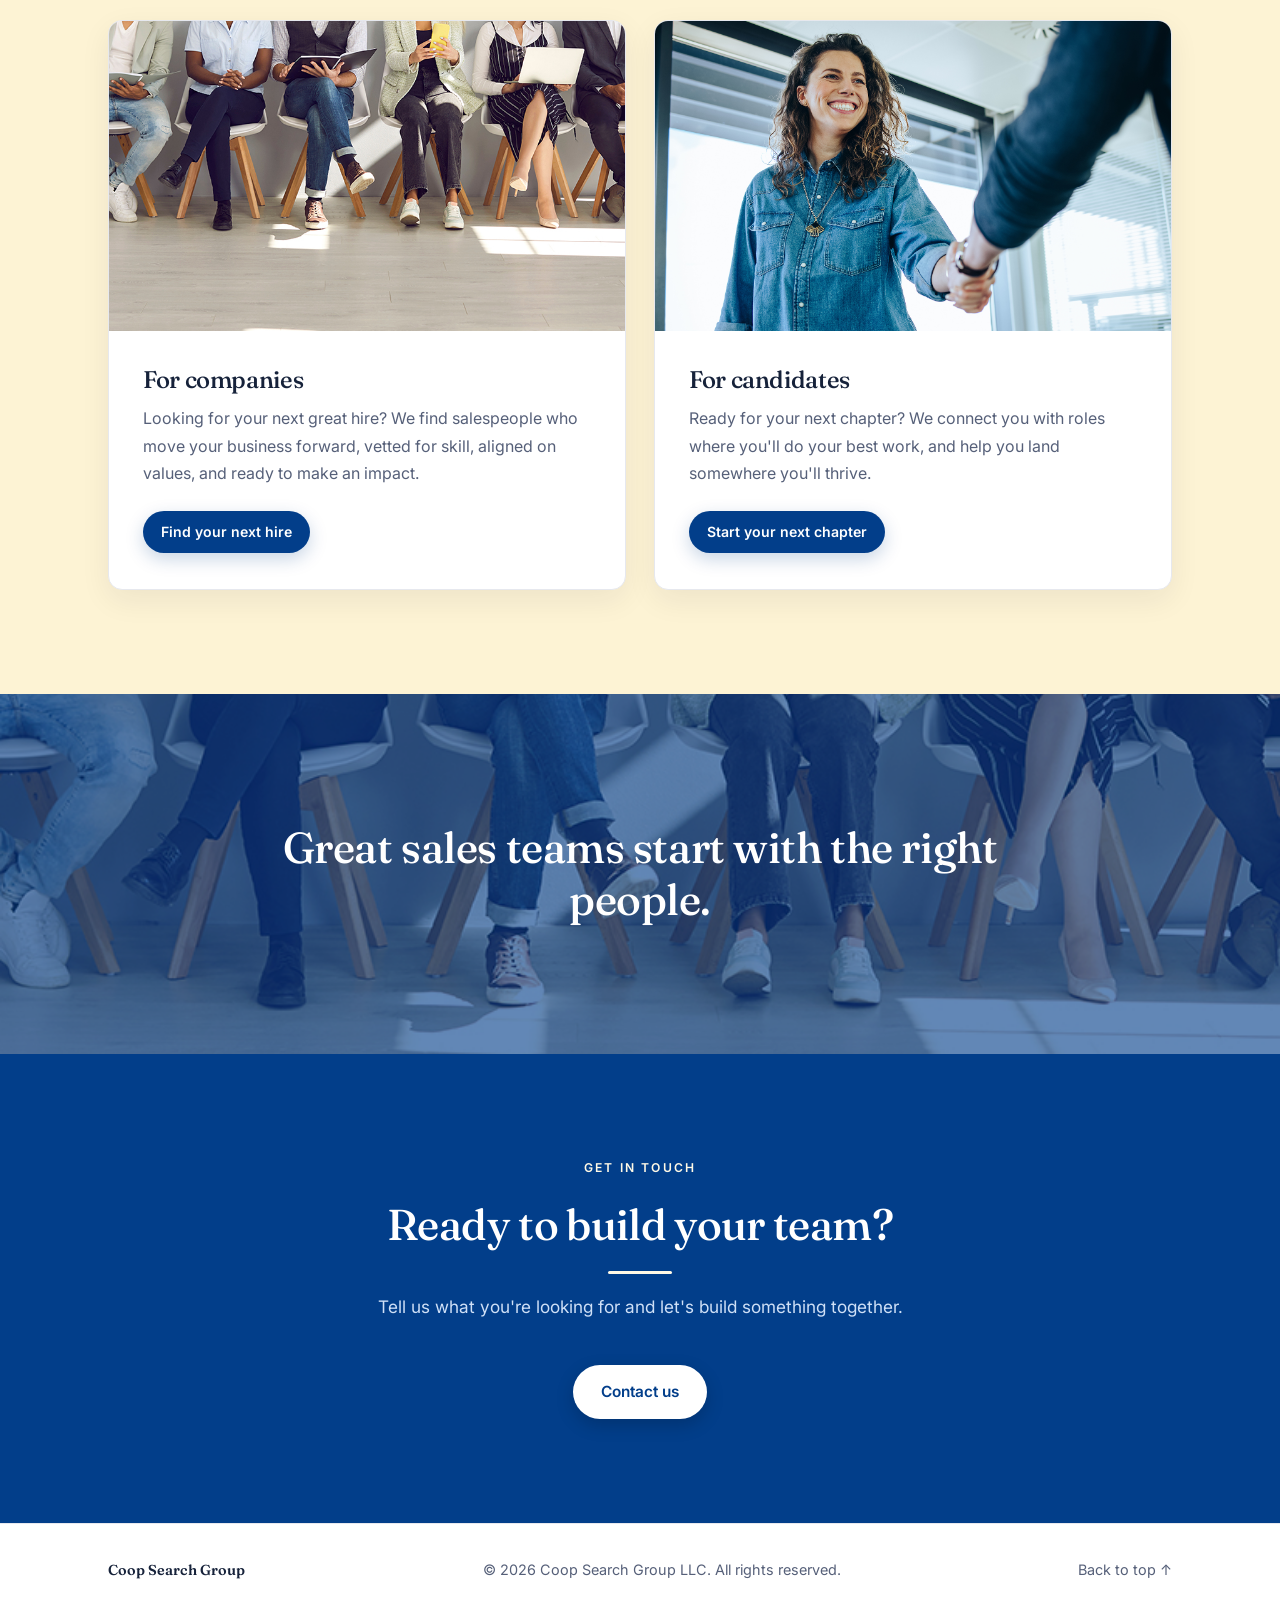
==== commit 71888b41: "Remove 'the right fit changes everything' from both homepage spots" ====
--- a/index.html
+++ b/index.html
@@ -53,7 +53,7 @@
       <div class="container">
         <div class="section-head">
           <p class="eyebrow">About us</p>
-          <h2>The right fit changes everything</h2>
+          <h2>A partner, not a vendor</h2>
           <p class="section-sub">We're a sales-focused search partner. We work alongside your team to understand what you actually need, then find the people who fit, because skills, ambition, values, and fit all matter.</p>
         </div>
         <div style="text-align:center;">
@@ -94,7 +94,7 @@
     <section class="photo-band">
       <img src="for-companies.jpg" alt="" />
       <div class="band-overlay">
-        <p class="band-text">The right fit changes everything.</p>
+        <p class="band-text">Great sales teams start with the right people.</p>
       </div>
     </section>
 
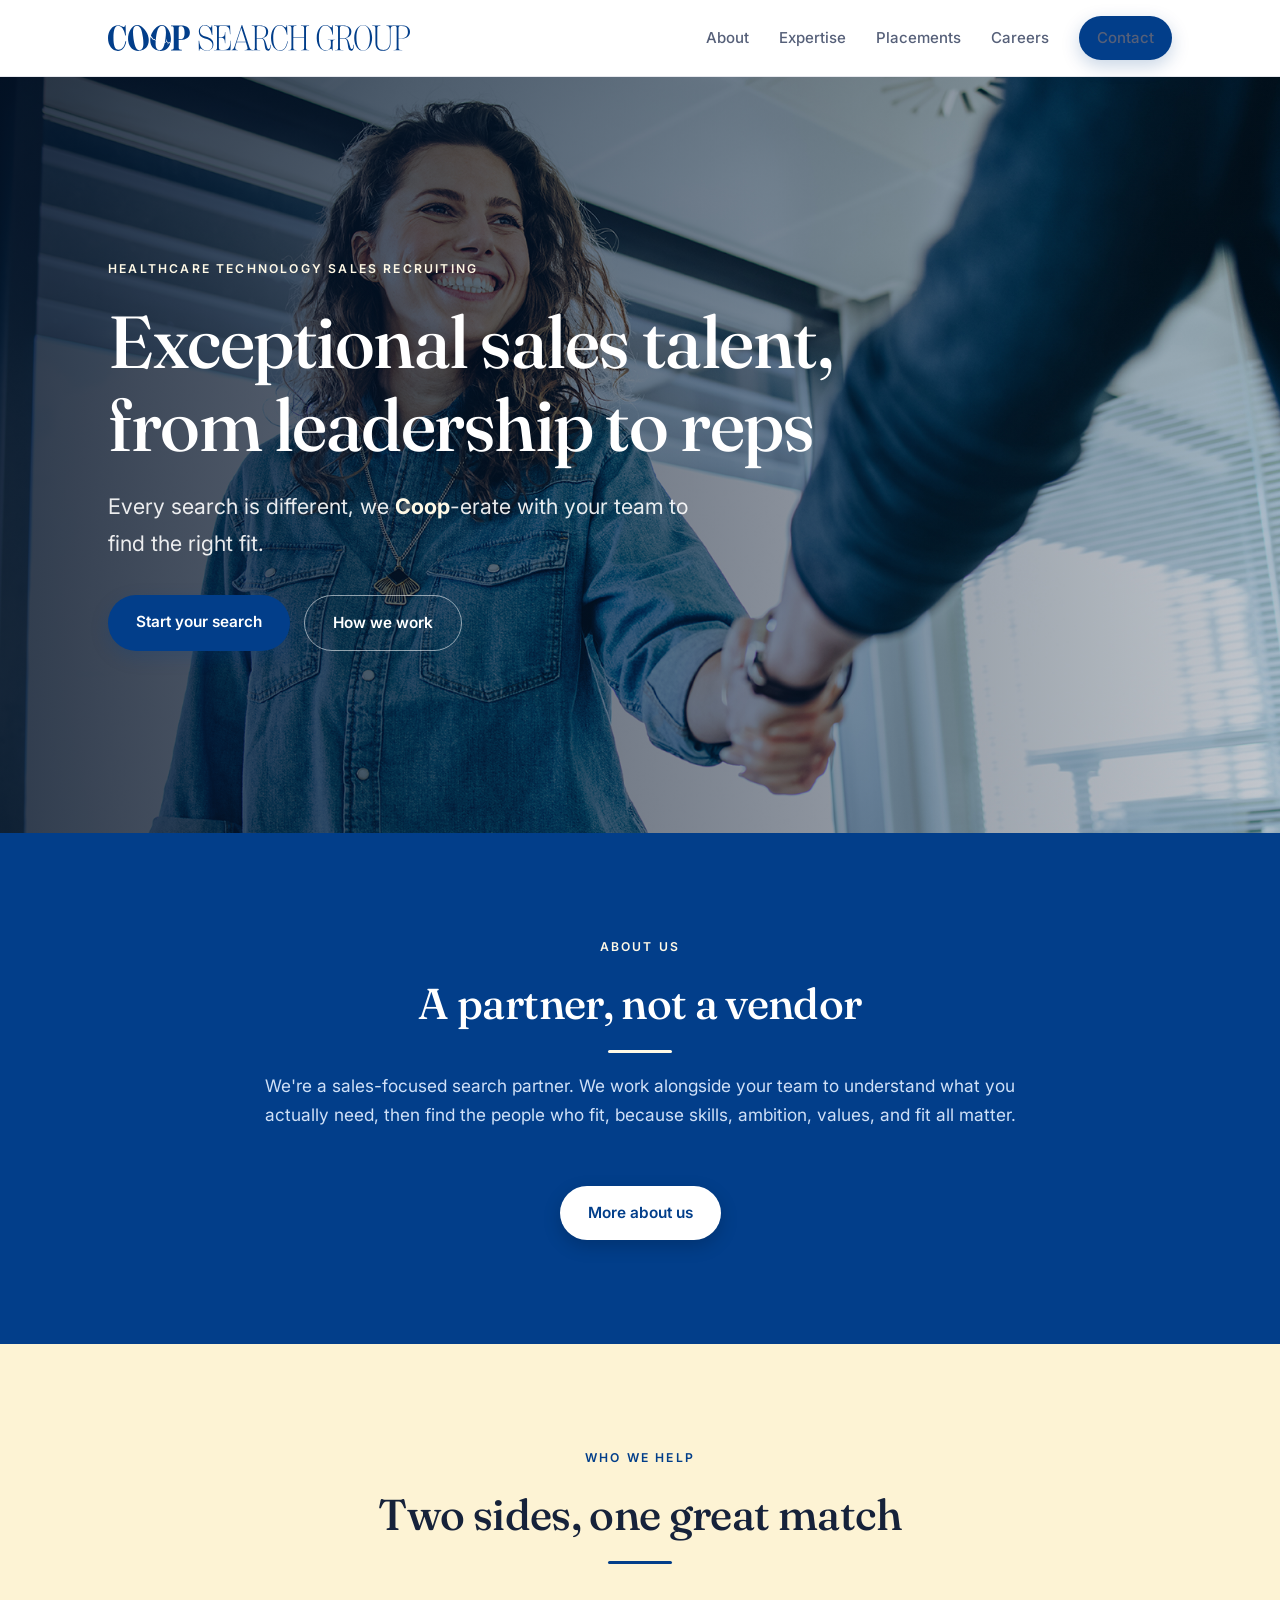
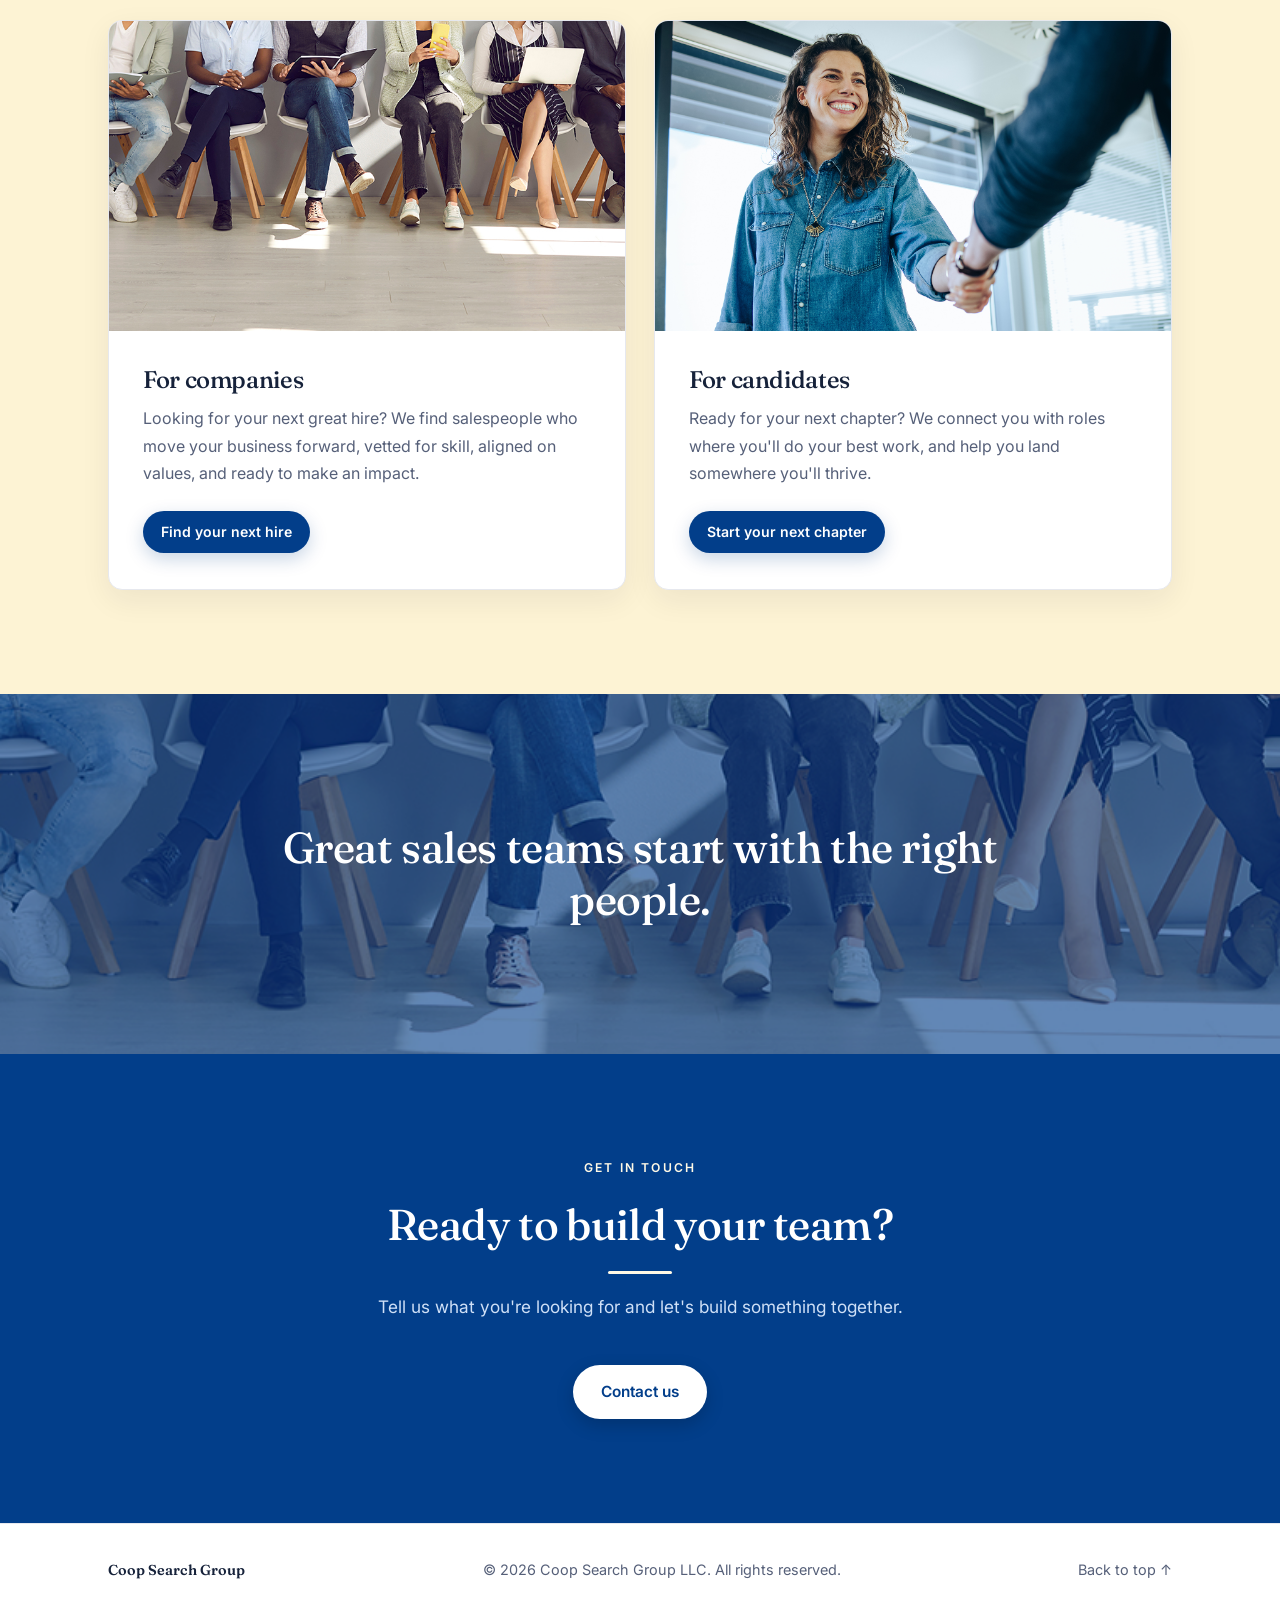
==== commit fb5e351f: "Hero subhead: 'Every search is different, we Coop-erate...'" ====
--- a/index.html
+++ b/index.html
@@ -39,7 +39,7 @@
         <div class="hero-inner">
           <p class="eyebrow">Healthcare Technology Sales Recruiting</p>
           <h1>Exceptional sales talent, from leadership to reps</h1>
-          <p class="hero-photo-sub">We <span class="coop-accent">Coop</span>-erate with your team to find the right fit.</p>
+          <p class="hero-photo-sub">Every search is different, we <span class="coop-accent">Coop</span>-erate with your team to find the right fit.</p>
           <div class="hero-actions">
             <a href="/contact" class="btn">Start your search</a>
             <a href="/about" class="btn btn-ghost">How we work</a>
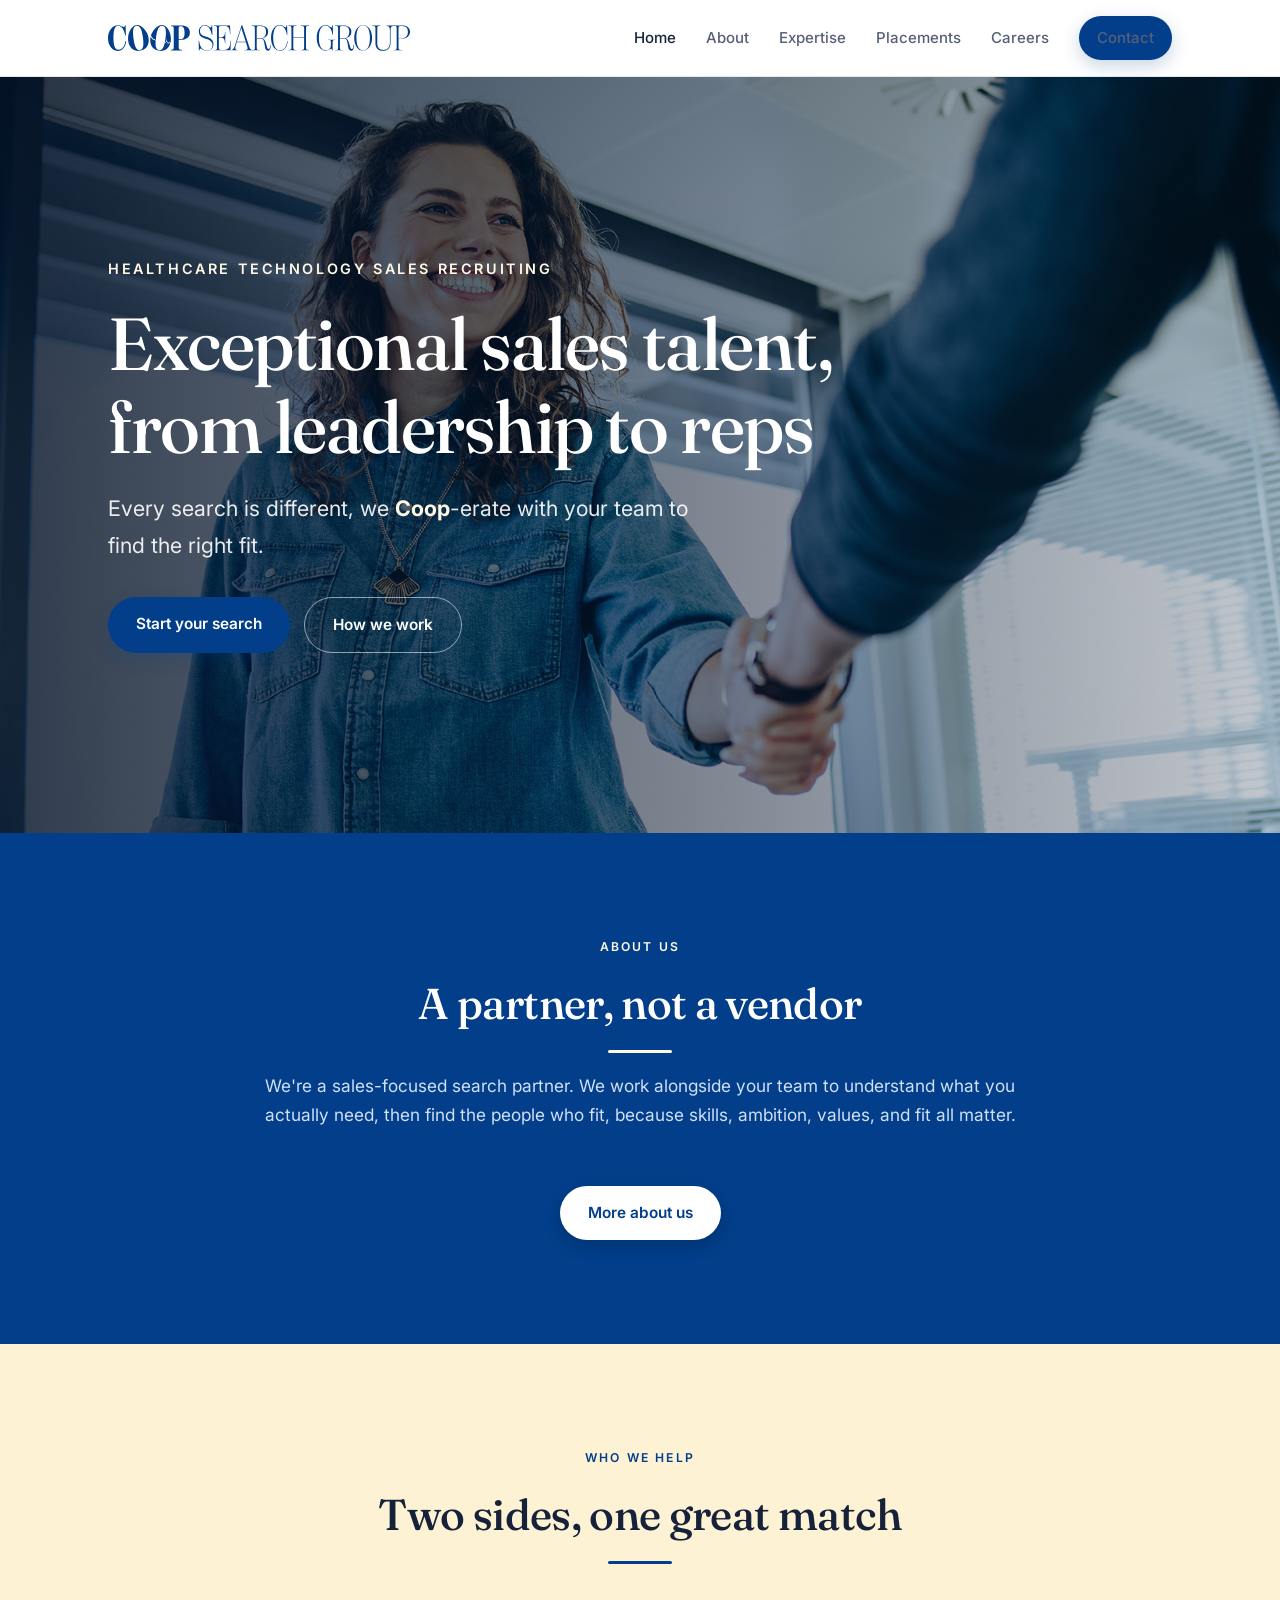
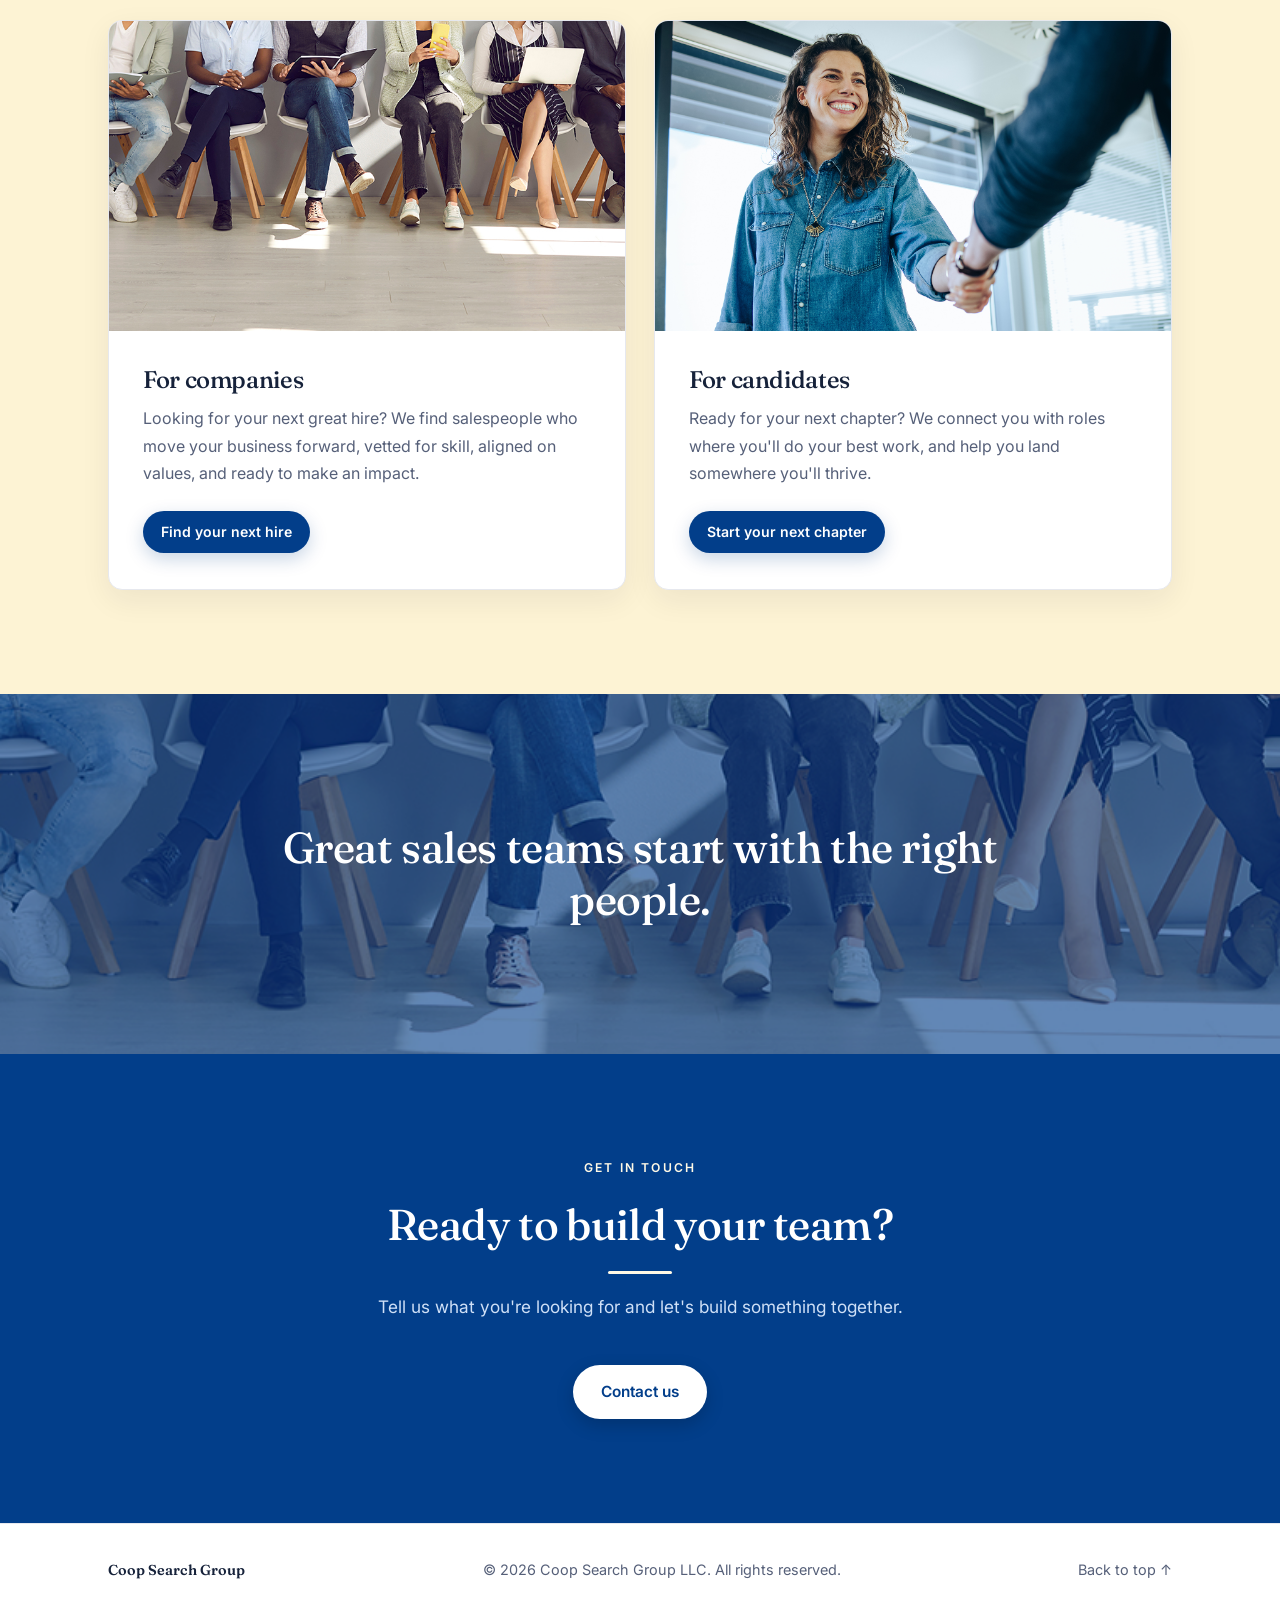
==== commit 20892add: "Add Home nav link before About on all pages" ====
--- a/index.html
+++ b/index.html
@@ -20,6 +20,7 @@
         <img src="logo.svg" alt="Coop Search Group" class="brand-logo" />
       </a>
       <nav class="nav-links" id="navLinks">
+        <a href="/" class="active">Home</a>
         <a href="/about">About</a>
         <a href="/expertise">Expertise</a>
         <a href="/placements">Placements</a>
--- a/styles.css
+++ b/styles.css
@@ -64,7 +64,7 @@
   text-transform: uppercase; letter-spacing: 0.18em; font-size: 0.76rem;
   font-weight: 600; color: var(--brand); margin-bottom: 22px;
 }
-.hero-photo .eyebrow { color: var(--cream); }
+.hero-photo .eyebrow { color: var(--cream); font-size: 0.9rem; }
 .hero-photo h1 { color: #fff; font-size: clamp(2.6rem, 6vw, 4.6rem); font-weight: 500; letter-spacing: -0.02em; }
 .hero-photo-sub { color: rgba(255, 255, 255, 0.9); font-size: clamp(1.1rem, 1.7vw, 1.34rem); max-width: 620px; margin-top: 22px; }
 .coop-accent { color: var(--cream); font-weight: 700; }
